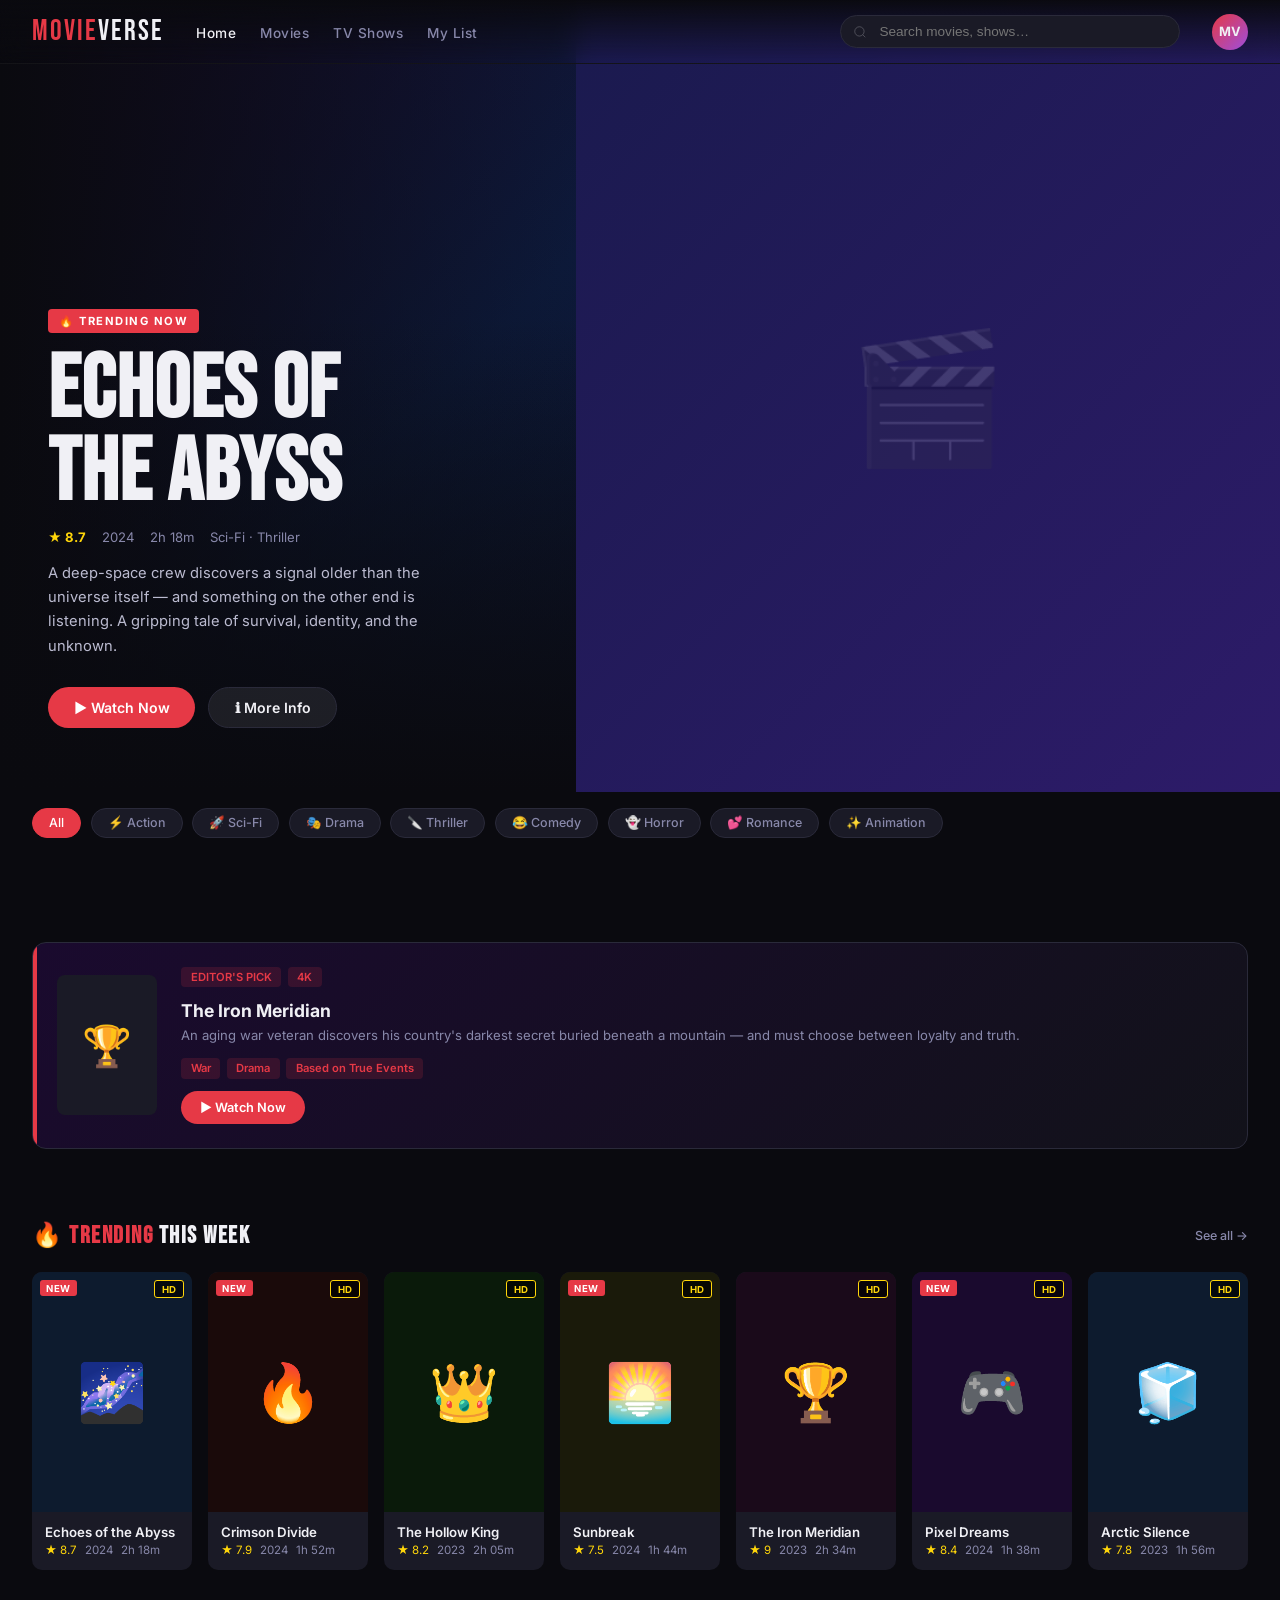
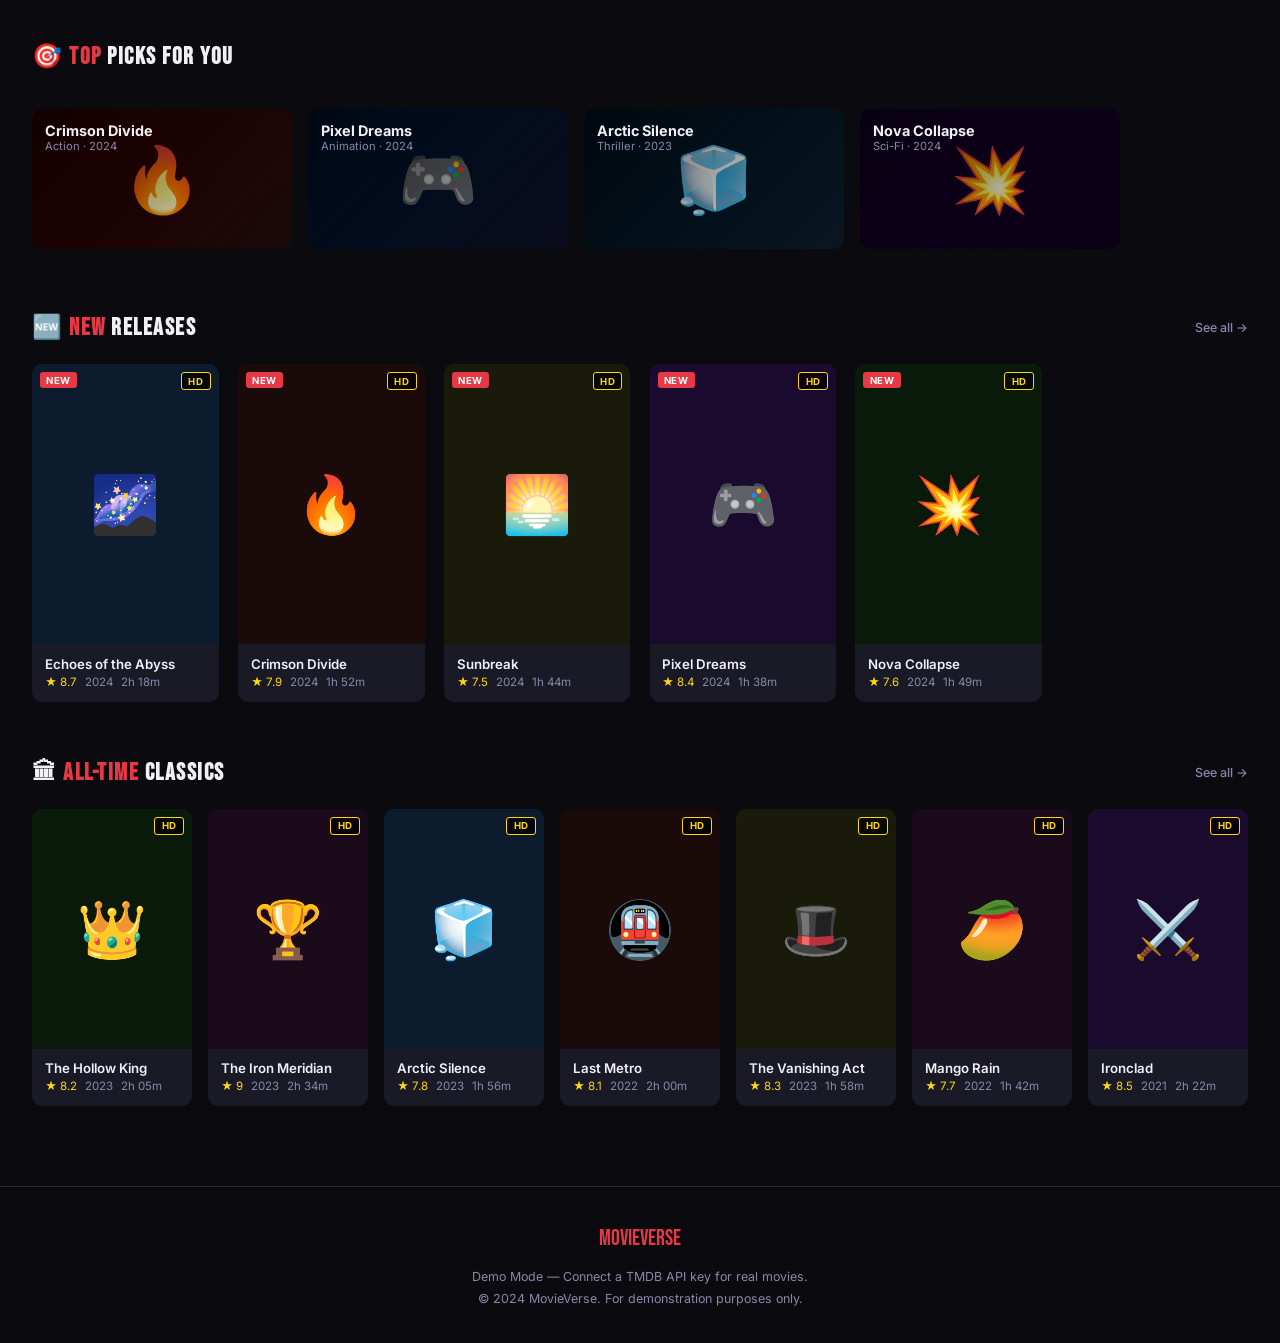
==== index.html @ 5a575cb7 "Add files via upload" ====
<!DOCTYPE html>
<html lang="en">
<head>
  <meta charset="UTF-8">
  <meta name="viewport" content="width=device-width, initial-scale=1.0">
  <title>MovieVerse – Watch Anything</title>
  <link rel="stylesheet" href="css/style.css">
  <link rel="preconnect" href="https://fonts.googleapis.com">
  <link href="https://fonts.googleapis.com/css2?family=Bebas+Neue&family=Inter:wght@300;400;500;600;700&display=swap" rel="stylesheet">
</head>
<body>

  <!-- ══ NAVIGATION ══ -->
  <nav id="navbar">
    <a class="logo" href="#">Movie<span>Verse</span></a>
    <ul class="nav-links">
      <li><a href="#" class="active">Home</a></li>
      <li><a href="#">Movies</a></li>
      <li><a href="#">TV Shows</a></li>
      <li><a href="#">My List</a></li>
    </ul>
    <div class="search-bar">
      <svg width="14" height="14" fill="none" viewBox="0 0 24 24" stroke="currentColor">
        <circle cx="11" cy="11" r="8"/><path d="m21 21-4.35-4.35"/>
      </svg>
      <input type="text" placeholder="Search movies, shows…" id="searchInput">
    </div>
    <div class="nav-avatar">MV</div>
  </nav>

  <!-- ══ HERO ══ -->
  <div class="hero">
    <div class="hero-bg"></div>
    <div class="hero-poster">
      <div class="hero-poster-placeholder">🎬</div>
    </div>
    <div class="hero-content">
      <div class="hero-badge">🔥 Trending Now</div>
      <h1>Echoes of<br>the Abyss</h1>
      <div class="hero-meta">
        <span class="hero-rating">★ 8.7</span>
        <span>2024</span>
        <span>2h 18m</span>
        <span>Sci-Fi · Thriller</span>
      </div>
      <p class="hero-desc">
        A deep-space crew discovers a signal older than the universe itself —
        and something on the other end is listening. A gripping tale of survival,
        identity, and the unknown.
      </p>
      <div class="hero-actions">
        <button class="btn btn-primary" onclick="openModal(movies[0])">▶ Watch Now</button>
        <button class="btn btn-secondary" onclick="openModal(movies[0])">ℹ More Info</button>
      </div>
    </div>
  </div>

  <!-- ══ GENRE PILLS ══ -->
  <div class="genre-pills">
    <span class="pill active" onclick="filterGenre('All', this)">All</span>
    <span class="pill" onclick="filterGenre('Action', this)">⚡ Action</span>
    <span class="pill" onclick="filterGenre('Sci-Fi', this)">🚀 Sci-Fi</span>
    <span class="pill" onclick="filterGenre('Drama', this)">🎭 Drama</span>
    <span class="pill" onclick="filterGenre('Thriller', this)">🔪 Thriller</span>
    <span class="pill" onclick="filterGenre('Comedy', this)">😂 Comedy</span>
    <span class="pill" onclick="filterGenre('Horror', this)">👻 Horror</span>
    <span class="pill" onclick="filterGenre('Romance', this)">💕 Romance</span>
    <span class="pill" onclick="filterGenre('Animation', this)">✨ Animation</span>
  </div>

  <main>

    <!-- ══ FEATURED BANNER ══ -->
    <div class="featured-banner">
      <div class="featured-thumb">🏆</div>
      <div class="featured-info">
        <div class="tag-list">
          <span class="tag">EDITOR'S PICK</span>
          <span class="tag">4K</span>
        </div>
        <h3>The Iron Meridian</h3>
        <p>An aging war veteran discovers his country's darkest secret buried beneath a mountain — and must choose between loyalty and truth.</p>
        <div class="tag-list">
          <span class="tag">War</span>
          <span class="tag">Drama</span>
          <span class="tag">Based on True Events</span>
        </div>
        <button class="btn btn-primary btn-sm" onclick="openModal(movies[4])">▶ Watch Now</button>
      </div>
    </div>

    <!-- ══ TRENDING ══ -->
    <section>
      <div class="section-header">
        <h2 class="section-title">🔥 <span>Trending</span> This Week</h2>
        <a href="#" class="see-all">See all →</a>
      </div>
      <div class="movie-row" id="trendingRow"></div>
    </section>

    <!-- ══ TOP PICKS STRIP ══ -->
    <section>
      <div class="section-header">
        <h2 class="section-title">🎯 <span>Top</span> Picks For You</h2>
      </div>
    </section>
    <div class="top-strip" id="topStrip"></div>

    <!-- ══ NEW RELEASES ══ -->
    <section>
      <div class="section-header">
        <h2 class="section-title">🆕 <span>New</span> Releases</h2>
        <a href="#" class="see-all">See all →</a>
      </div>
      <div class="movie-grid" id="newGrid"></div>
    </section>

    <!-- ══ CLASSICS ══ -->
    <section>
      <div class="section-header">
        <h2 class="section-title">🏛 <span>All-Time</span> Classics</h2>
        <a href="#" class="see-all">See all →</a>
      </div>
      <div class="movie-row" id="classicsRow"></div>
    </section>

  </main>

  <!-- ══ MODAL ══ -->
  <div class="modal-overlay" id="modalOverlay" onclick="handleOverlayClick(event)">
    <div class="modal" id="modal">
      <button class="modal-close" onclick="closeModal()">✕</button>

      <!-- Video Player -->
      <div class="modal-video" id="modalVideo">
        <div class="modal-video-bg" id="modalEmoji">🎬</div>
        <div class="modal-video-fade"></div>
        <div class="video-player-mock">
          <div class="progress-bar" onclick="scrubProgress(event)">
            <div class="progress-fill" id="progressFill"></div>
          </div>
          <div class="player-controls">
            <button class="ctrl-btn" onclick="togglePlay()" id="playBtn" title="Play/Pause">▶</button>
            <button class="ctrl-btn" title="Skip back">⏮</button>
            <button class="ctrl-btn" title="Skip forward">⏭</button>
            <span class="time-display" id="timeDisplay">0:00 / 2:18:00</span>
            <div class="volume-slider">
              <div class="volume-fill"></div>
            </div>
            <div class="ctrl-right">
              <button class="ctrl-btn" title="Subtitles">CC</button>
              <button class="ctrl-btn" title="Settings">⚙</button>
              <button class="ctrl-btn" title="Fullscreen">⛶</button>
            </div>
          </div>
        </div>
      </div>

      <!-- Movie Details -->
      <div class="modal-body">
        <h2 class="modal-title" id="modalTitle">—</h2>
        <div class="modal-meta" id="modalMeta"></div>
        <p class="modal-desc" id="modalDesc">—</p>
        <div class="modal-cast">
          <h4>Cast</h4>
          <div class="cast-list" id="castList"></div>
        </div>
        <div class="related-section">
          <h4>More Like This</h4>
          <div class="related-row" id="relatedRow"></div>
        </div>
      </div>
    </div>
  </div>

  <!-- ══ FOOTER ══ -->
  <footer>
    <div class="footer-logo">MovieVerse</div>
    <p>Demo Mode — Connect a TMDB API key for real movies.</p>
    <p>© 2024 MovieVerse. For demonstration purposes only.</p>
  </footer>

  <script src="js/data.js"></script>
  <script src="js/app.js"></script>
</body>
</html>
---- css/style.css ----
/* ══════════════════════════════════════
   MovieVerse — style.css
   ══════════════════════════════════════ */

/* ── RESET & VARIABLES ── */
*, *::before, *::after {
  box-sizing: border-box;
  margin: 0;
  padding: 0;
}

:root {
  --bg:       #0a0a0f;
  --surface:  #12121a;
  --card:     #1a1a26;
  --border:   #2a2a3a;
  --accent:   #e63946;
  --accent2:  #ff6b6b;
  --gold:     #ffd60a;
  --text:     #f0f0f5;
  --muted:    #8888aa;
  --radius:   10px;
}

html { scroll-behavior: smooth; }

body {
  background: var(--bg);
  color: var(--text);
  font-family: 'Inter', sans-serif;
  min-height: 100vh;
  overflow-x: hidden;
}

/* ══════════════════════════════════════
   NAVIGATION
   ══════════════════════════════════════ */
nav {
  position: fixed;
  top: 0; left: 0; right: 0;
  z-index: 1000;
  display: flex;
  align-items: center;
  gap: 2rem;
  padding: 0 2rem;
  height: 64px;
  background: linear-gradient(180deg, rgba(10,10,15,0.98) 0%, transparent 100%);
  backdrop-filter: blur(12px);
  border-bottom: 1px solid rgba(255,255,255,0.04);
}

.logo {
  font-family: 'Bebas Neue', cursive;
  font-size: 1.8rem;
  letter-spacing: 2px;
  color: var(--accent);
  text-decoration: none;
  flex-shrink: 0;
}
.logo span { color: var(--text); }

.nav-links {
  display: flex;
  gap: 1.5rem;
  list-style: none;
}
.nav-links a {
  color: var(--muted);
  text-decoration: none;
  font-size: .85rem;
  font-weight: 500;
  letter-spacing: .5px;
  transition: color .2s;
}
.nav-links a:hover,
.nav-links a.active { color: var(--text); }

.search-bar {
  flex: 1;
  max-width: 340px;
  margin-left: auto;
  position: relative;
}
.search-bar input {
  width: 100%;
  background: var(--card);
  border: 1px solid var(--border);
  border-radius: 50px;
  padding: .5rem 1rem .5rem 2.4rem;
  color: var(--text);
  font-size: .85rem;
  outline: none;
  transition: border-color .2s;
}
.search-bar input:focus { border-color: var(--accent); }
.search-bar svg {
  position: absolute;
  left: .8rem;
  top: 50%;
  transform: translateY(-50%);
  opacity: .4;
}

.nav-avatar {
  width: 36px;
  height: 36px;
  border-radius: 50%;
  background: linear-gradient(135deg, var(--accent), #9d4edd);
  display: flex;
  align-items: center;
  justify-content: center;
  font-weight: 700;
  font-size: .8rem;
  cursor: pointer;
  flex-shrink: 0;
}

/* ══════════════════════════════════════
   HERO
   ══════════════════════════════════════ */
.hero {
  position: relative;
  height: 88vh;
  min-height: 560px;
  display: flex;
  align-items: flex-end;
  padding: 0 3rem 4rem;
  overflow: hidden;
}

.hero-bg {
  position: absolute;
  inset: 0;
  background: linear-gradient(135deg, #1a0a2e 0%, #0d1b3e 40%, #0a0a0f 100%);
}
.hero-bg::after {
  content: '';
  position: absolute;
  inset: 0;
  background:
    linear-gradient(to top,  var(--bg) 0%, transparent 60%),
    linear-gradient(to right, var(--bg) 0%, transparent 50%);
}

.hero-poster {
  position: absolute;
  right: 0; top: 0; bottom: 0;
  width: 55%;
  background: linear-gradient(135deg, #1a1a4e, #2d1b69);
  display: flex;
  align-items: center;
  justify-content: center;
  overflow: hidden;
}
.hero-poster-placeholder {
  font-size: 8rem;
  opacity: .15;
}

.hero-content {
  position: relative;
  z-index: 2;
  max-width: 540px;
}

.hero-badge {
  display: inline-flex;
  align-items: center;
  gap: .4rem;
  background: var(--accent);
  color: #fff;
  font-size: .7rem;
  font-weight: 700;
  letter-spacing: 1.5px;
  text-transform: uppercase;
  padding: .3rem .7rem;
  border-radius: 4px;
  margin-bottom: 1rem;
}

.hero h1 {
  font-family: 'Bebas Neue', cursive;
  font-size: clamp(3rem, 7vw, 5.5rem);
  line-height: .95;
  letter-spacing: 1px;
  margin-bottom: .8rem;
}

.hero-meta {
  display: flex;
  align-items: center;
  gap: 1rem;
  font-size: .82rem;
  color: var(--muted);
  margin-bottom: 1rem;
}
.hero-rating { color: var(--gold); font-weight: 700; }

.hero-desc {
  font-size: .92rem;
  line-height: 1.65;
  color: #bbbbd0;
  margin-bottom: 1.8rem;
  max-width: 420px;
}

.hero-actions {
  display: flex;
  gap: .8rem;
  flex-wrap: wrap;
}

/* ══════════════════════════════════════
   BUTTONS
   ══════════════════════════════════════ */
.btn {
  display: inline-flex;
  align-items: center;
  gap: .5rem;
  padding: .7rem 1.6rem;
  border-radius: 50px;
  font-size: .88rem;
  font-weight: 600;
  border: none;
  cursor: pointer;
  transition: all .2s;
  text-decoration: none;
  font-family: 'Inter', sans-serif;
}
.btn-primary {
  background: var(--accent);
  color: #fff;
}
.btn-primary:hover {
  background: var(--accent2);
  transform: translateY(-1px);
}
.btn-secondary {
  background: rgba(255,255,255,0.08);
  color: var(--text);
  border: 1px solid var(--border);
}
.btn-secondary:hover { background: rgba(255,255,255,0.14); }
.btn-sm { padding: .55rem 1.2rem; font-size: .8rem; }

/* ══════════════════════════════════════
   GENRE PILLS
   ══════════════════════════════════════ */
.genre-pills {
  display: flex;
  gap: .6rem;
  flex-wrap: wrap;
  padding: 1rem 2rem 1.5rem;
}

.pill {
  padding: .4rem 1rem;
  border-radius: 50px;
  font-size: .78rem;
  font-weight: 500;
  border: 1px solid var(--border);
  background: var(--card);
  color: var(--muted);
  cursor: pointer;
  transition: all .2s;
  font-family: 'Inter', sans-serif;
}
.pill:hover,
.pill.active {
  background: var(--accent);
  border-color: var(--accent);
  color: #fff;
}

/* ══════════════════════════════════════
   MAIN / SECTIONS
   ══════════════════════════════════════ */
main { padding-top: 80px; }

section { padding: 2.5rem 2rem 1rem; }

.section-header {
  display: flex;
  align-items: center;
  justify-content: space-between;
  margin-bottom: 1.4rem;
}
.section-title {
  font-family: 'Bebas Neue', cursive;
  font-size: 1.5rem;
  letter-spacing: 1.5px;
}
.section-title span { color: var(--accent); }

.see-all {
  font-size: .78rem;
  color: var(--muted);
  text-decoration: none;
  font-weight: 500;
  transition: color .2s;
}
.see-all:hover { color: var(--accent); }

/* ══════════════════════════════════════
   FEATURED BANNER
   ══════════════════════════════════════ */
.featured-banner {
  display: flex;
  gap: 1.5rem;
  align-items: center;
  background: linear-gradient(135deg, #1a0a2e, #12121a);
  border: 1px solid var(--border);
  border-radius: 14px;
  padding: 1.5rem;
  margin: 0 2rem 2rem;
  overflow: hidden;
  position: relative;
}
.featured-banner::before {
  content: '';
  position: absolute;
  left: 0; top: 0; bottom: 0;
  width: 4px;
  background: var(--accent);
}

.featured-thumb {
  width: 100px;
  height: 140px;
  border-radius: 8px;
  background: var(--card);
  flex-shrink: 0;
  display: flex;
  align-items: center;
  justify-content: center;
  font-size: 2.5rem;
}

.featured-info { flex: 1; }
.featured-info h3 {
  font-size: 1.1rem;
  font-weight: 700;
  margin-bottom: .3rem;
}
.featured-info p {
  font-size: .82rem;
  color: var(--muted);
  line-height: 1.5;
  margin-bottom: .8rem;
}

.tag-list {
  display: flex;
  gap: .4rem;
  flex-wrap: wrap;
  margin-bottom: .8rem;
}
.tag {
  padding: .2rem .6rem;
  border-radius: 4px;
  background: rgba(230,57,70,.15);
  color: var(--accent);
  font-size: .7rem;
  font-weight: 600;
}

/* ══════════════════════════════════════
   MOVIE CARDS
   ══════════════════════════════════════ */
.movie-grid {
  display: grid;
  grid-template-columns: repeat(auto-fill, minmax(160px, 1fr));
  gap: 1.2rem;
}

.movie-row {
  display: flex;
  gap: 1rem;
  overflow-x: auto;
  padding-bottom: 1rem;
  scrollbar-width: thin;
  scrollbar-color: var(--border) transparent;
}
.movie-row .movie-card { flex: 0 0 160px; }

.movie-card {
  position: relative;
  border-radius: var(--radius);
  overflow: hidden;
  cursor: pointer;
  background: var(--card);
  transition: transform .25s, box-shadow .25s;
}
.movie-card:hover {
  transform: translateY(-5px) scale(1.02);
  box-shadow: 0 16px 40px rgba(230,57,70,.25);
}

.movie-poster {
  aspect-ratio: 2/3;
  width: 100%;
  display: flex;
  align-items: center;
  justify-content: center;
  font-size: 3.5rem;
  position: relative;
  overflow: hidden;
}

.card-overlay {
  position: absolute;
  inset: 0;
  background: rgba(0,0,0,.6);
  display: flex;
  align-items: center;
  justify-content: center;
  opacity: 0;
  transition: opacity .2s;
}
.movie-card:hover .card-overlay { opacity: 1; }

.play-btn {
  width: 48px;
  height: 48px;
  border-radius: 50%;
  background: var(--accent);
  display: flex;
  align-items: center;
  justify-content: center;
  color: #fff;
  font-size: 1.1rem;
}

.movie-info { padding: .7rem .8rem .8rem; }
.movie-title {
  font-size: .83rem;
  font-weight: 600;
  white-space: nowrap;
  overflow: hidden;
  text-overflow: ellipsis;
  margin-bottom: .2rem;
}
.movie-sub {
  font-size: .72rem;
  color: var(--muted);
  display: flex;
  gap: .5rem;
}
.movie-sub .star { color: var(--gold); }

.badge-new {
  position: absolute;
  top: .5rem; left: .5rem;
  background: var(--accent);
  color: #fff;
  font-size: .6rem;
  font-weight: 700;
  padding: .15rem .4rem;
  border-radius: 3px;
  letter-spacing: .5px;
}
.badge-hd {
  position: absolute;
  top: .5rem; right: .5rem;
  background: rgba(0,0,0,.7);
  color: var(--gold);
  font-size: .6rem;
  font-weight: 700;
  padding: .15rem .4rem;
  border-radius: 3px;
  letter-spacing: .5px;
  border: 1px solid var(--gold);
}

/* ══════════════════════════════════════
   TOP PICKS STRIP
   ══════════════════════════════════════ */
.top-strip {
  display: flex;
  gap: 1rem;
  overflow-x: auto;
  padding: 0 2rem 1.5rem;
  scrollbar-width: none;
}
.top-strip::-webkit-scrollbar { display: none; }

.top-item {
  flex: 0 0 260px;
  height: 140px;
  border-radius: 10px;
  position: relative;
  overflow: hidden;
  cursor: pointer;
  transition: transform .2s;
}
.top-item:hover { transform: scale(1.03); }

.top-item-bg {
  position: absolute;
  inset: 0;
  display: flex;
  align-items: center;
  justify-content: center;
  font-size: 4rem;
}
.top-item-overlay {
  position: absolute;
  inset: 0;
  background: linear-gradient(135deg, rgba(0,0,0,.7) 0%, transparent 100%);
  padding: .8rem;
}
.top-item-overlay h3 { font-size: .9rem; font-weight: 700; }
.top-item-overlay p  { font-size: .7rem; color: var(--muted); }

/* ══════════════════════════════════════
   MODAL
   ══════════════════════════════════════ */
.modal-overlay {
  position: fixed;
  inset: 0;
  z-index: 2000;
  background: rgba(0,0,0,.88);
  backdrop-filter: blur(8px);
  display: flex;
  align-items: center;
  justify-content: center;
  padding: 1rem;
  opacity: 0;
  pointer-events: none;
  transition: opacity .3s;
}
.modal-overlay.open {
  opacity: 1;
  pointer-events: all;
}

.modal {
  background: var(--surface);
  border-radius: 16px;
  width: 100%;
  max-width: 860px;
  max-height: 92vh;
  overflow-y: auto;
  position: relative;
  border: 1px solid var(--border);
  transform: scale(.95);
  transition: transform .3s;
}
.modal-overlay.open .modal { transform: scale(1); }

.modal-close {
  position: absolute;
  top: 1rem; right: 1rem;
  z-index: 10;
  background: rgba(0,0,0,.6);
  border: none;
  color: var(--text);
  width: 36px; height: 36px;
  border-radius: 50%;
  font-size: 1.2rem;
  cursor: pointer;
  display: flex;
  align-items: center;
  justify-content: center;
}

/* Video area */
.modal-video {
  width: 100%;
  aspect-ratio: 16/9;
  background: #000;
  border-radius: 16px 16px 0 0;
  display: flex;
  align-items: center;
  justify-content: center;
  font-size: 5rem;
  position: relative;
  overflow: hidden;
}
.modal-video-bg {
  position: absolute;
  inset: 0;
  display: flex;
  align-items: center;
  justify-content: center;
  font-size: 6rem;
  opacity: .08;
}
.modal-video-fade {
  position: absolute;
  inset: 0;
  background: linear-gradient(transparent, rgba(0,0,0,.8));
}

/* Player controls */
.video-player-mock {
  position: absolute;
  bottom: 0; left: 0; right: 0;
  background: linear-gradient(transparent, rgba(0,0,0,.9));
  padding: 1rem 1.2rem .8rem;
}
.progress-bar {
  height: 4px;
  background: rgba(255,255,255,.2);
  border-radius: 2px;
  margin-bottom: .6rem;
  cursor: pointer;
}
.progress-fill {
  height: 100%;
  width: 3%;
  background: var(--accent);
  border-radius: 2px;
  position: relative;
  transition: width .1s linear;
}
.progress-fill::after {
  content: '';
  position: absolute;
  right: -5px; top: -4px;
  width: 12px; height: 12px;
  border-radius: 50%;
  background: var(--accent);
}

.player-controls {
  display: flex;
  align-items: center;
  gap: 1rem;
}
.ctrl-btn {
  background: none;
  border: none;
  color: var(--text);
  cursor: pointer;
  font-size: 1rem;
  opacity: .8;
  transition: opacity .2s;
  display: flex;
  align-items: center;
  font-family: 'Inter', sans-serif;
}
.ctrl-btn:hover { opacity: 1; }

.time-display {
  font-size: .75rem;
  color: var(--muted);
}
.volume-slider {
  width: 70px; height: 4px;
  background: rgba(255,255,255,.2);
  border-radius: 2px;
  cursor: pointer;
}
.volume-fill {
  height: 100%;
  width: 70%;
  background: #fff;
  border-radius: 2px;
}
.ctrl-right {
  margin-left: auto;
  display: flex;
  gap: .8rem;
}

/* Modal body */
.modal-body { padding: 1.5rem; }
.modal-title {
  font-family: 'Bebas Neue', cursive;
  font-size: 2rem;
  letter-spacing: 1px;
}
.modal-meta {
  display: flex;
  gap: 1rem;
  align-items: center;
  flex-wrap: wrap;
  font-size: .82rem;
  color: var(--muted);
  margin: .5rem 0 1rem;
}
.modal-meta .rating { color: var(--gold); font-weight: 700; }
.modal-desc {
  font-size: .9rem;
  line-height: 1.7;
  color: #bbbbd0;
  margin-bottom: 1.2rem;
}

.modal-cast h4 {
  font-size: .78rem;
  color: var(--muted);
  text-transform: uppercase;
  letter-spacing: 1px;
  margin-bottom: .6rem;
}
.cast-list {
  display: flex;
  gap: .6rem;
  flex-wrap: wrap;
}
.cast-chip {
  background: var(--card);
  border: 1px solid var(--border);
  border-radius: 50px;
  padding: .3rem .8rem;
  font-size: .75rem;
}

.related-section { margin-top: 1.5rem; }
.related-section h4 {
  font-size: .78rem;
  color: var(--muted);
  text-transform: uppercase;
  letter-spacing: 1px;
  margin-bottom: .8rem;
}
.related-row {
  display: flex;
  gap: .8rem;
  overflow-x: auto;
  padding-bottom: .5rem;
}
.related-card {
  flex: 0 0 120px;
  border-radius: 8px;
  overflow: hidden;
  background: var(--card);
  cursor: pointer;
  transition: opacity .2s;
}
.related-card:hover { opacity: .8; }
.related-thumb {
  aspect-ratio: 2/3;
  display: flex;
  align-items: center;
  justify-content: center;
  font-size: 2.5rem;
}
.related-card p {
  font-size: .7rem;
  padding: .4rem .5rem;
  font-weight: 500;
}

/* ══════════════════════════════════════
   FOOTER
   ══════════════════════════════════════ */
footer {
  margin-top: 3rem;
  padding: 2rem;
  border-top: 1px solid var(--border);
  text-align: center;
  color: var(--muted);
  font-size: .78rem;
  line-height: 1.8;
}
.footer-logo {
  font-family: 'Bebas Neue', cursive;
  font-size: 1.4rem;
  color: var(--accent);
  margin-bottom: .4rem;
}

/* ══════════════════════════════════════
   RESPONSIVE
   ══════════════════════════════════════ */
@media (max-width: 768px) {
  .nav-links { display: none; }

  .hero {
    height: auto;
    min-height: 70vh;
    padding: 0 1.2rem 2.5rem;
  }
  .hero-poster { width: 100%; opacity: .3; }

  section { padding: 2rem 1rem 1rem; }
  .genre-pills { padding: .5rem 1rem 1rem; }
  .featured-banner { margin: 0 1rem 1.5rem; flex-direction: column; }
  .featured-thumb { width: 80px; height: 110px; }
  .top-strip { padding: 0 1rem 1rem; }

  .movie-grid {
    grid-template-columns: repeat(auto-fill, minmax(130px, 1fr));
  }

  .modal { border-radius: 12px; }
  .modal-title { font-size: 1.5rem; }
  .player-controls { gap: .5rem; }
  .time-display { display: none; }
}

@media (max-width: 480px) {
  .hero h1 { font-size: 2.8rem; }
  .search-bar { max-width: 150px; }
  .movie-grid {
    grid-template-columns: repeat(2, 1fr);
  }
}
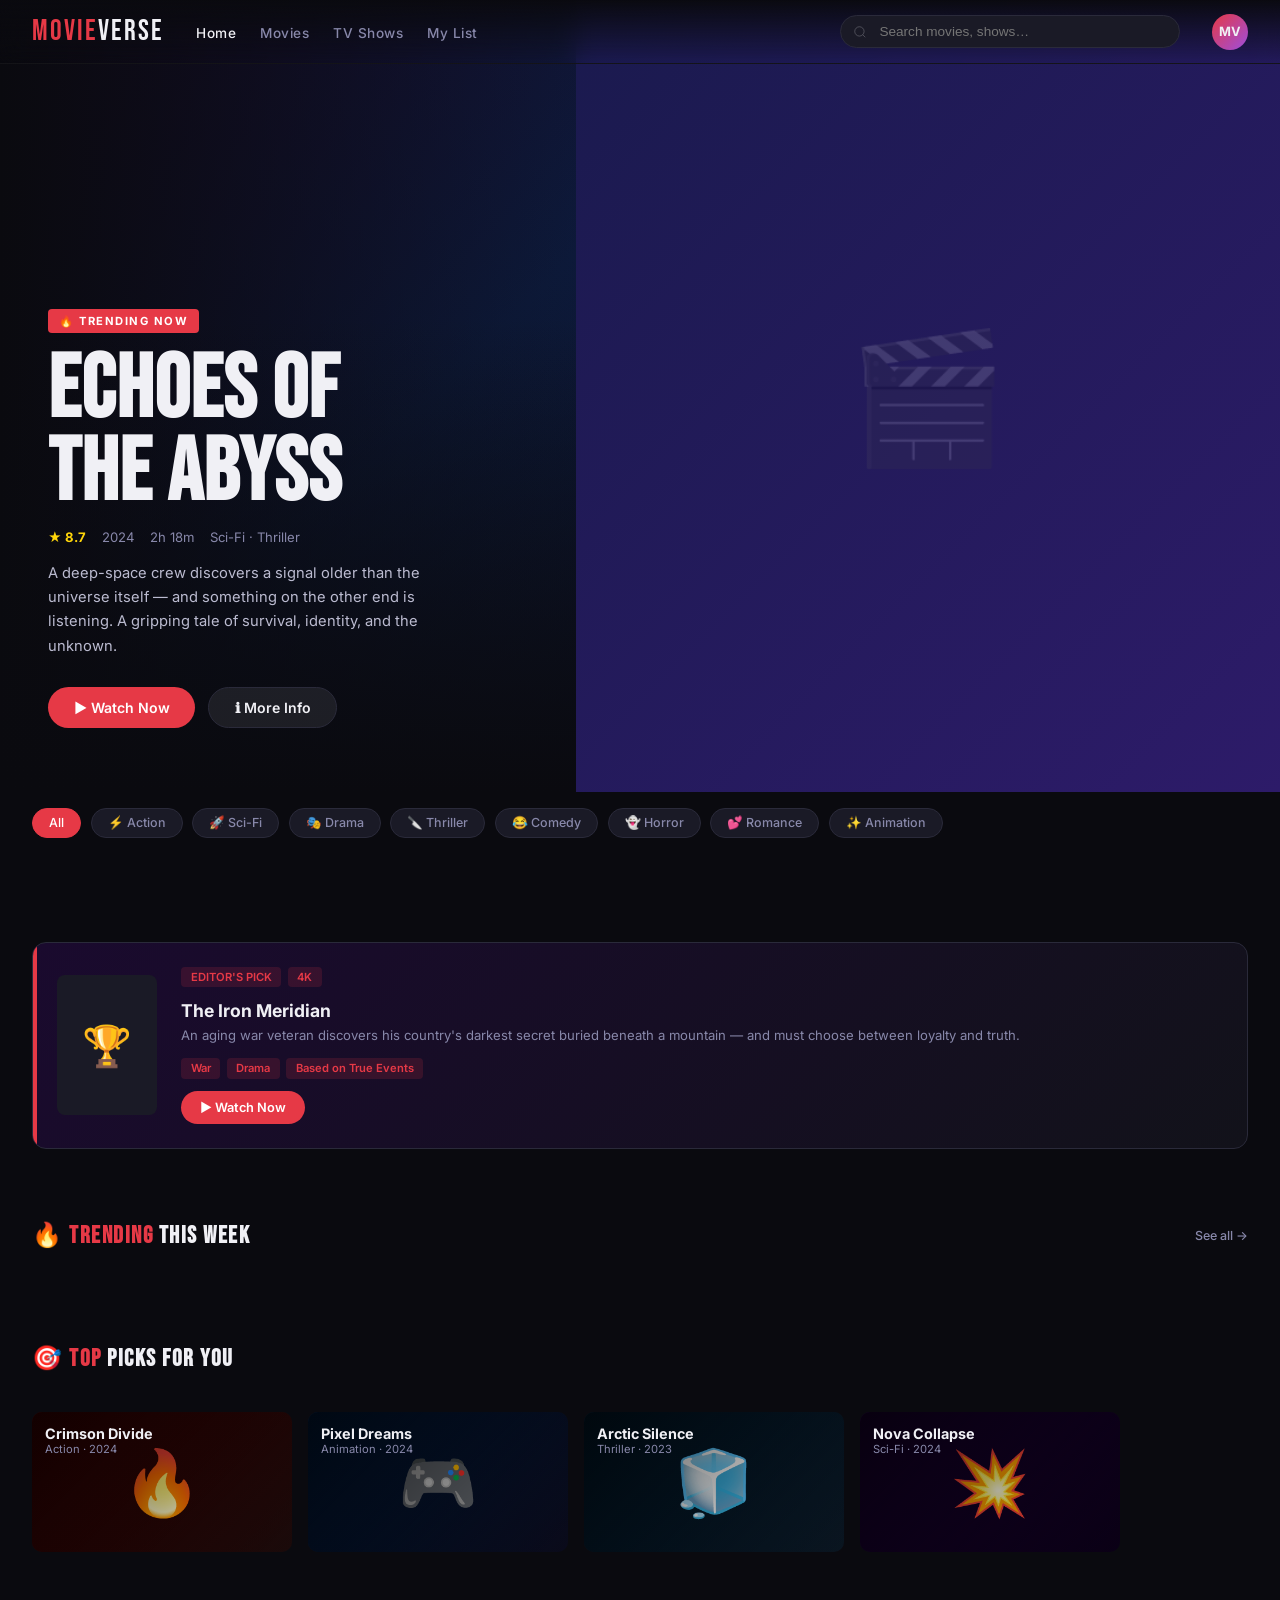
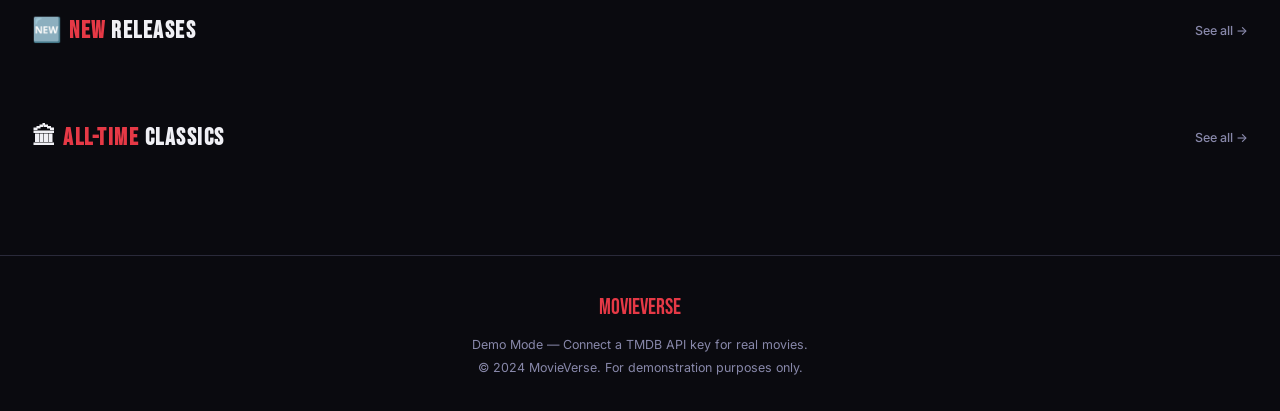
==== commit 76740714: "fix: reorder scripts so movies load correctly - Move app.js before data.js in script order - Ensures" ====
--- a/index.html
+++ b/index.html
@@ -180,7 +180,8 @@
     <p>© 2024 MovieVerse. For demonstration purposes only.</p>
   </footer>
 
+  <!-- Scripts loaded in correct order: app.js first, then data.js -->
+  <script src="js/app.js"></script>
   <script src="js/data.js"></script>
-  <script src="js/app.js"></script>
 </body>
 </html>
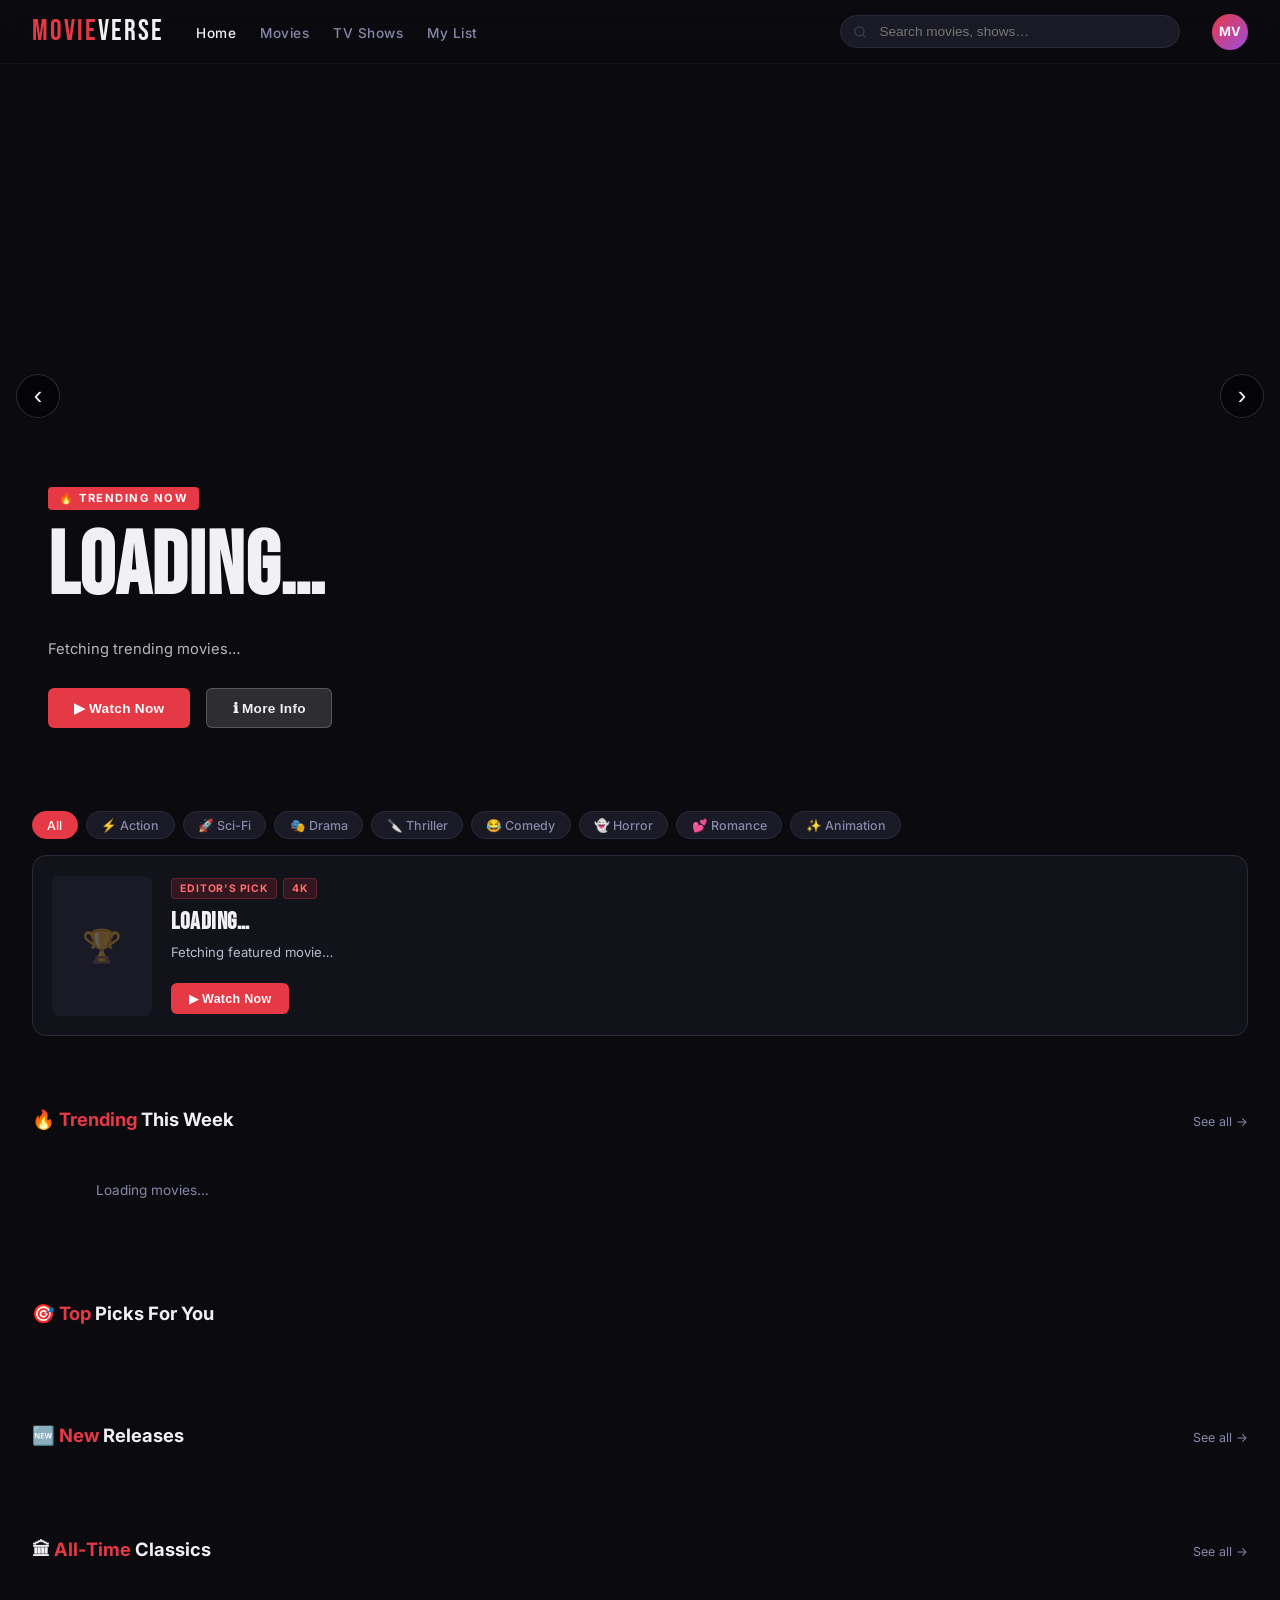
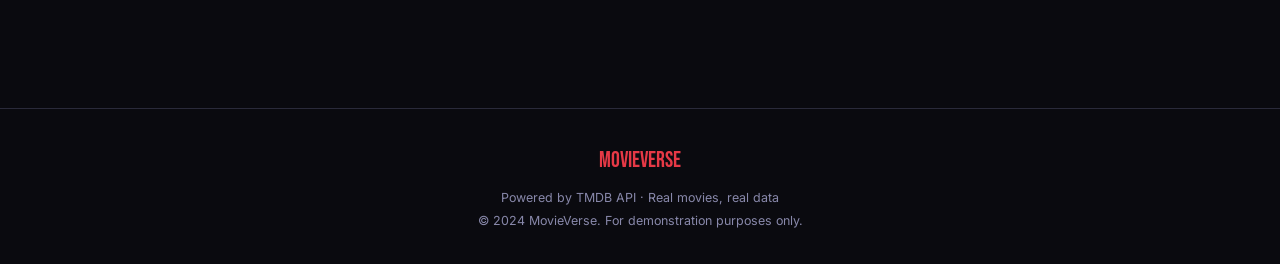
==== commit 510ecfa2: "Replace the old project with a new version" ====
--- a/index.html
+++ b/index.html
@@ -8,16 +8,16 @@
   <link rel="preconnect" href="https://fonts.googleapis.com">
   <link href="https://fonts.googleapis.com/css2?family=Bebas+Neue&family=Inter:wght@300;400;500;600;700&display=swap" rel="stylesheet">
 </head>
-<body>
+<body data-page="home">
 
   <!-- ══ NAVIGATION ══ -->
   <nav id="navbar">
-    <a class="logo" href="#">Movie<span>Verse</span></a>
+    <a class="logo" href="index.html">Movie<span>Verse</span></a>
     <ul class="nav-links">
-      <li><a href="#" class="active">Home</a></li>
-      <li><a href="#">Movies</a></li>
-      <li><a href="#">TV Shows</a></li>
-      <li><a href="#">My List</a></li>
+      <li><a href="index.html" class="active" data-page="home">Home</a></li>
+      <li><a href="pages/movies.html" data-page="movies">Movies</a></li>
+      <li><a href="pages/tvshows.html" data-page="tvshows">TV Shows</a></li>
+      <li><a href="pages/mylist.html" data-page="mylist">My List</a></li>
     </ul>
     <div class="search-bar">
       <svg width="14" height="14" fill="none" viewBox="0 0 24 24" stroke="currentColor">
@@ -28,38 +28,40 @@
     <div class="nav-avatar">MV</div>
   </nav>
 
-  <!-- ══ HERO ══ -->
-  <div class="hero">
-    <div class="hero-bg"></div>
-    <div class="hero-poster">
-      <div class="hero-poster-placeholder">🎬</div>
-    </div>
-    <div class="hero-content">
-      <div class="hero-badge">🔥 Trending Now</div>
-      <h1>Echoes of<br>the Abyss</h1>
-      <div class="hero-meta">
-        <span class="hero-rating">★ 8.7</span>
-        <span>2024</span>
-        <span>2h 18m</span>
-        <span>Sci-Fi · Thriller</span>
-      </div>
-      <p class="hero-desc">
-        A deep-space crew discovers a signal older than the universe itself —
-        and something on the other end is listening. A gripping tale of survival,
-        identity, and the unknown.
-      </p>
+  <!-- ══ HERO SLIDESHOW ══ -->
+  <div class="hero" id="hero">
+    <!-- Slides injected by JS -->
+    <div class="hero-slides" id="heroSlides"></div>
+
+    <!-- Gradient overlays -->
+    <div class="hero-overlay-left"></div>
+    <div class="hero-overlay-bottom"></div>
+
+    <!-- Content panel (updated per slide) -->
+    <div class="hero-content" id="heroContent">
+      <div class="hero-badge" id="heroBadge">🔥 Trending Now</div>
+      <h1 id="heroTitle">Loading…</h1>
+      <div class="hero-meta" id="heroMeta"></div>
+      <p class="hero-desc" id="heroDesc">Fetching trending movies…</p>
       <div class="hero-actions">
-        <button class="btn btn-primary" onclick="openModal(movies[0])">▶ Watch Now</button>
-        <button class="btn btn-secondary" onclick="openModal(movies[0])">ℹ More Info</button>
+        <button class="btn btn-primary" id="heroWatchBtn">▶ Watch Now</button>
+        <button class="btn btn-secondary" id="heroInfoBtn">ℹ More Info</button>
       </div>
     </div>
+
+    <!-- Dot indicators -->
+    <div class="hero-dots" id="heroDots"></div>
+
+    <!-- Slide arrows -->
+    <button class="hero-arrow hero-arrow-prev" id="heroPrev" aria-label="Previous">&#8249;</button>
+    <button class="hero-arrow hero-arrow-next" id="heroNext" aria-label="Next">&#8250;</button>
   </div>
 
   <!-- ══ GENRE PILLS ══ -->
   <div class="genre-pills">
     <span class="pill active" onclick="filterGenre('All', this)">All</span>
     <span class="pill" onclick="filterGenre('Action', this)">⚡ Action</span>
-    <span class="pill" onclick="filterGenre('Sci-Fi', this)">🚀 Sci-Fi</span>
+    <span class="pill" onclick="filterGenre('Science Fiction', this)">🚀 Sci-Fi</span>
     <span class="pill" onclick="filterGenre('Drama', this)">🎭 Drama</span>
     <span class="pill" onclick="filterGenre('Thriller', this)">🔪 Thriller</span>
     <span class="pill" onclick="filterGenre('Comedy', this)">😂 Comedy</span>
@@ -71,21 +73,19 @@
   <main>
 
     <!-- ══ FEATURED BANNER ══ -->
-    <div class="featured-banner">
-      <div class="featured-thumb">🏆</div>
-      <div class="featured-info">
+    <div class="featured-banner" id="featuredBanner">
+      <div class="featured-thumb" id="featuredThumb">
+        <div class="featured-thumb-loading">🏆</div>
+      </div>
+      <div class="featured-info" id="featuredInfo">
         <div class="tag-list">
           <span class="tag">EDITOR'S PICK</span>
           <span class="tag">4K</span>
         </div>
-        <h3>The Iron Meridian</h3>
-        <p>An aging war veteran discovers his country's darkest secret buried beneath a mountain — and must choose between loyalty and truth.</p>
-        <div class="tag-list">
-          <span class="tag">War</span>
-          <span class="tag">Drama</span>
-          <span class="tag">Based on True Events</span>
-        </div>
-        <button class="btn btn-primary btn-sm" onclick="openModal(movies[4])">▶ Watch Now</button>
+        <h3 id="featuredTitle">Loading…</h3>
+        <p id="featuredDesc">Fetching featured movie…</p>
+        <div class="tag-list" id="featuredTags"></div>
+        <button class="btn btn-primary btn-sm" id="featuredWatchBtn">▶ Watch Now</button>
       </div>
     </div>
 
@@ -93,9 +93,11 @@
     <section>
       <div class="section-header">
         <h2 class="section-title">🔥 <span>Trending</span> This Week</h2>
-        <a href="#" class="see-all">See all →</a>
+        <a href="pages/movies.html" class="see-all">See all →</a>
       </div>
-      <div class="movie-row" id="trendingRow"></div>
+      <div class="movie-row" id="trendingRow">
+        <div class="row-loading">Loading movies…</div>
+      </div>
     </section>
 
     <!-- ══ TOP PICKS STRIP ══ -->
@@ -110,7 +112,7 @@
     <section>
       <div class="section-header">
         <h2 class="section-title">🆕 <span>New</span> Releases</h2>
-        <a href="#" class="see-all">See all →</a>
+        <a href="pages/movies.html?filter=new" class="see-all">See all →</a>
       </div>
       <div class="movie-grid" id="newGrid"></div>
     </section>
@@ -119,7 +121,7 @@
     <section>
       <div class="section-header">
         <h2 class="section-title">🏛 <span>All-Time</span> Classics</h2>
-        <a href="#" class="see-all">See all →</a>
+        <a href="pages/movies.html?filter=classics" class="see-all">See all →</a>
       </div>
       <div class="movie-row" id="classicsRow"></div>
     </section>
@@ -131,7 +133,6 @@
     <div class="modal" id="modal">
       <button class="modal-close" onclick="closeModal()">✕</button>
 
-      <!-- Video Player -->
       <div class="modal-video" id="modalVideo">
         <div class="modal-video-bg" id="modalEmoji">🎬</div>
         <div class="modal-video-fade"></div>
@@ -144,19 +145,16 @@
             <button class="ctrl-btn" title="Skip back">⏮</button>
             <button class="ctrl-btn" title="Skip forward">⏭</button>
             <span class="time-display" id="timeDisplay">0:00 / 2:18:00</span>
-            <div class="volume-slider">
-              <div class="volume-fill"></div>
-            </div>
+            <div class="volume-slider"><div class="volume-fill"></div></div>
             <div class="ctrl-right">
               <button class="ctrl-btn" title="Subtitles">CC</button>
               <button class="ctrl-btn" title="Settings">⚙</button>
-              <button class="ctrl-btn" title="Fullscreen">⛶</button>
+              <button class="ctrl-btn" onclick="addToMyList()" id="listBtn" title="Add to My List">♡</button>
             </div>
           </div>
         </div>
       </div>
 
-      <!-- Movie Details -->
       <div class="modal-body">
         <h2 class="modal-title" id="modalTitle">—</h2>
         <div class="modal-meta" id="modalMeta"></div>
@@ -176,11 +174,11 @@
   <!-- ══ FOOTER ══ -->
   <footer>
     <div class="footer-logo">MovieVerse</div>
-    <p>Demo Mode — Connect a TMDB API key for real movies.</p>
+    <p>Powered by TMDB API · Real movies, real data</p>
     <p>© 2024 MovieVerse. For demonstration purposes only.</p>
   </footer>
 
-  <!-- Scripts loaded in correct order: app.js first, then data.js -->
+  <script src="js/mylist.js"></script>
   <script src="js/app.js"></script>
   <script src="js/data.js"></script>
 </body>
--- a/css/style.css
+++ b/css/style.css
@@ -1,25 +1,21 @@
 /* ══════════════════════════════════════
-   MovieVerse — style.css
+   MovieVerse — style.css  (v2)
    ══════════════════════════════════════ */
 
 /* ── RESET & VARIABLES ── */
-*, *::before, *::after {
-  box-sizing: border-box;
-  margin: 0;
-  padding: 0;
-}
+*, *::before, *::after { box-sizing: border-box; margin: 0; padding: 0; }
 
 :root {
-  --bg:       #0a0a0f;
-  --surface:  #12121a;
-  --card:     #1a1a26;
-  --border:   #2a2a3a;
-  --accent:   #e63946;
-  --accent2:  #ff6b6b;
-  --gold:     #ffd60a;
-  --text:     #f0f0f5;
-  --muted:    #8888aa;
-  --radius:   10px;
+  --bg:      #0a0a0f;
+  --surface: #12121a;
+  --card:    #1a1a26;
+  --border:  #2a2a3a;
+  --accent:  #e63946;
+  --accent2: #ff6b6b;
+  --gold:    #ffd60a;
+  --text:    #f0f0f5;
+  --muted:   #8888aa;
+  --radius:  10px;
 }
 
 html { scroll-behavior: smooth; }
@@ -59,11 +55,7 @@
 }
 .logo span { color: var(--text); }
 
-.nav-links {
-  display: flex;
-  gap: 1.5rem;
-  list-style: none;
-}
+.nav-links { display: flex; gap: 1.5rem; list-style: none; }
 .nav-links a {
   color: var(--muted);
   text-decoration: none;
@@ -71,16 +63,30 @@
   font-weight: 500;
   letter-spacing: .5px;
   transition: color .2s;
+  position: relative;
 }
 .nav-links a:hover,
 .nav-links a.active { color: var(--text); }
 
-.search-bar {
-  flex: 1;
-  max-width: 340px;
-  margin-left: auto;
-  position: relative;
-}
+/* My List badge */
+.list-badge {
+  display: inline-flex;
+  align-items: center;
+  justify-content: center;
+  min-width: 16px;
+  height: 16px;
+  background: var(--accent);
+  color: #fff;
+  font-size: .6rem;
+  font-weight: 700;
+  border-radius: 50px;
+  padding: 0 4px;
+  margin-left: 3px;
+  vertical-align: super;
+  line-height: 1;
+}
+
+.search-bar { flex: 1; max-width: 340px; margin-left: auto; position: relative; }
 .search-bar input {
   width: 100%;
   background: var(--card);
@@ -93,30 +99,19 @@
   transition: border-color .2s;
 }
 .search-bar input:focus { border-color: var(--accent); }
-.search-bar svg {
-  position: absolute;
-  left: .8rem;
-  top: 50%;
-  transform: translateY(-50%);
-  opacity: .4;
-}
+.search-bar svg { position: absolute; left: .8rem; top: 50%; transform: translateY(-50%); opacity: .4; }
 
 .nav-avatar {
-  width: 36px;
-  height: 36px;
+  width: 36px; height: 36px;
   border-radius: 50%;
   background: linear-gradient(135deg, var(--accent), #9d4edd);
-  display: flex;
-  align-items: center;
-  justify-content: center;
-  font-weight: 700;
-  font-size: .8rem;
-  cursor: pointer;
-  flex-shrink: 0;
-}
-
-/* ══════════════════════════════════════
-   HERO
+  display: flex; align-items: center; justify-content: center;
+  font-weight: 700; font-size: .8rem;
+  cursor: pointer; flex-shrink: 0;
+}
+
+/* ══════════════════════════════════════
+   HERO  — SLIDESHOW
    ══════════════════════════════════════ */
 .hero {
   position: relative;
@@ -126,35 +121,41 @@
   align-items: flex-end;
   padding: 0 3rem 4rem;
   overflow: hidden;
-}
-
-.hero-bg {
+  margin-top: 0; /* nav is fixed */
+}
+
+/* Slide container */
+.hero-slides {
   position: absolute;
   inset: 0;
-  background: linear-gradient(135deg, #1a0a2e 0%, #0d1b3e 40%, #0a0a0f 100%);
-}
-.hero-bg::after {
-  content: '';
+}
+
+.hero-slide {
   position: absolute;
   inset: 0;
-  background:
-    linear-gradient(to top,  var(--bg) 0%, transparent 60%),
-    linear-gradient(to right, var(--bg) 0%, transparent 50%);
-}
-
-.hero-poster {
+  background-size: cover;
+  background-position: center top;
+  opacity: 0;
+  transition: opacity 1s ease;
+  /* Fallback gradient if no backdrop */
+  background-color: #0d1b3e;
+}
+.hero-slide.active { opacity: 1; }
+
+/* Gradient overlays */
+.hero-overlay-left {
   position: absolute;
-  right: 0; top: 0; bottom: 0;
-  width: 55%;
-  background: linear-gradient(135deg, #1a1a4e, #2d1b69);
-  display: flex;
-  align-items: center;
-  justify-content: center;
-  overflow: hidden;
-}
-.hero-poster-placeholder {
-  font-size: 8rem;
-  opacity: .15;
+  inset: 0;
+  background: linear-gradient(to right, rgba(10,10,15,1) 0%, rgba(10,10,15,.6) 40%, transparent 70%);
+  z-index: 1;
+  pointer-events: none;
+}
+.hero-overlay-bottom {
+  position: absolute;
+  inset: 0;
+  background: linear-gradient(to top, rgba(10,10,15,1) 0%, rgba(10,10,15,.3) 40%, transparent 70%);
+  z-index: 1;
+  pointer-events: none;
 }
 
 .hero-content {
@@ -184,6 +185,7 @@
   line-height: .95;
   letter-spacing: 1px;
   margin-bottom: .8rem;
+  transition: opacity .4s;
 }
 
 .hero-meta {
@@ -193,22 +195,60 @@
   font-size: .82rem;
   color: var(--muted);
   margin-bottom: 1rem;
+  flex-wrap: wrap;
 }
 .hero-rating { color: var(--gold); font-weight: 700; }
 
 .hero-desc {
   font-size: .92rem;
-  line-height: 1.65;
-  color: #bbbbd0;
-  margin-bottom: 1.8rem;
+  color: rgba(240,240,245,.75);
+  line-height: 1.6;
   max-width: 420px;
-}
-
-.hero-actions {
-  display: flex;
-  gap: .8rem;
-  flex-wrap: wrap;
-}
+  margin-bottom: 1.6rem;
+}
+
+.hero-actions { display: flex; gap: 1rem; flex-wrap: wrap; }
+
+/* Dots */
+.hero-dots {
+  position: absolute;
+  bottom: 1.5rem;
+  left: 50%;
+  transform: translateX(-50%);
+  display: flex;
+  gap: .5rem;
+  z-index: 3;
+}
+.hero-dot {
+  width: 8px; height: 8px;
+  border-radius: 50%;
+  background: rgba(255,255,255,.3);
+  border: none; cursor: pointer;
+  transition: background .3s, width .3s;
+  padding: 0;
+}
+.hero-dot.active { background: var(--accent); width: 24px; border-radius: 4px; }
+
+/* Arrows */
+.hero-arrow {
+  position: absolute;
+  top: 50%;
+  transform: translateY(-50%);
+  z-index: 3;
+  background: rgba(0,0,0,.5);
+  border: 1px solid rgba(255,255,255,.15);
+  color: var(--text);
+  width: 44px; height: 44px;
+  border-radius: 50%;
+  font-size: 1.6rem;
+  cursor: pointer;
+  display: flex; align-items: center; justify-content: center;
+  transition: background .2s;
+  line-height: 1;
+}
+.hero-arrow:hover { background: rgba(230,57,70,.7); }
+.hero-arrow-prev { left: 1rem; }
+.hero-arrow-next { right: 1rem; }
 
 /* ══════════════════════════════════════
    BUTTONS
@@ -218,77 +258,70 @@
   align-items: center;
   gap: .5rem;
   padding: .7rem 1.6rem;
-  border-radius: 50px;
-  font-size: .88rem;
+  border-radius: 6px;
+  font-size: .85rem;
   font-weight: 600;
+  letter-spacing: .3px;
+  cursor: pointer;
   border: none;
-  cursor: pointer;
-  transition: all .2s;
+  transition: transform .15s, opacity .15s;
   text-decoration: none;
-  font-family: 'Inter', sans-serif;
-}
-.btn-primary {
-  background: var(--accent);
-  color: #fff;
-}
-.btn-primary:hover {
-  background: var(--accent2);
-  transform: translateY(-1px);
-}
-.btn-secondary {
-  background: rgba(255,255,255,0.08);
-  color: var(--text);
-  border: 1px solid var(--border);
-}
-.btn-secondary:hover { background: rgba(255,255,255,0.14); }
-.btn-sm { padding: .55rem 1.2rem; font-size: .8rem; }
+}
+.btn:hover { transform: translateY(-1px); opacity: .92; }
+.btn:active { transform: none; }
+
+.btn-primary  { background: var(--accent); color: #fff; }
+.btn-secondary { background: rgba(255,255,255,.15); color: var(--text); border: 1px solid rgba(255,255,255,.2); }
+.btn-sm { padding: .5rem 1.1rem; font-size: .78rem; }
 
 /* ══════════════════════════════════════
    GENRE PILLS
    ══════════════════════════════════════ */
 .genre-pills {
   display: flex;
-  gap: .6rem;
-  flex-wrap: wrap;
-  padding: 1rem 2rem 1.5rem;
-}
+  gap: .5rem;
+  padding: 1.2rem 2rem 1rem;
+  overflow-x: auto;
+  scrollbar-width: none;
+  flex-wrap: nowrap;
+}
+.genre-pills::-webkit-scrollbar { display: none; }
 
 .pill {
-  padding: .4rem 1rem;
+  flex-shrink: 0;
+  padding: .35rem .9rem;
   border-radius: 50px;
   font-size: .78rem;
   font-weight: 500;
+  cursor: pointer;
+  background: var(--card);
   border: 1px solid var(--border);
-  background: var(--card);
   color: var(--muted);
-  cursor: pointer;
   transition: all .2s;
-  font-family: 'Inter', sans-serif;
-}
-.pill:hover,
-.pill.active {
-  background: var(--accent);
-  border-color: var(--accent);
-  color: #fff;
-}
-
-/* ══════════════════════════════════════
-   MAIN / SECTIONS
-   ══════════════════════════════════════ */
-main { padding-top: 80px; }
-
-section { padding: 2.5rem 2rem 1rem; }
+  white-space: nowrap;
+}
+.pill:hover { border-color: var(--accent); color: var(--text); }
+.pill.active { background: var(--accent); border-color: var(--accent); color: #fff; }
+
+/* ══════════════════════════════════════
+   MAIN SECTIONS
+   ══════════════════════════════════════ */
+main { padding-bottom: 3rem; }
+
+section {
+  padding: 2.5rem 2rem 1rem;
+}
 
 .section-header {
   display: flex;
-  align-items: center;
+  align-items: baseline;
   justify-content: space-between;
-  margin-bottom: 1.4rem;
-}
+  margin-bottom: 1.2rem;
+}
+
 .section-title {
-  font-family: 'Bebas Neue', cursive;
-  font-size: 1.5rem;
-  letter-spacing: 1.5px;
+  font-size: 1.15rem;
+  font-weight: 700;
 }
 .section-title span { color: var(--accent); }
 
@@ -296,7 +329,6 @@
   font-size: .78rem;
   color: var(--muted);
   text-decoration: none;
-  font-weight: 500;
   transition: color .2s;
 }
 .see-all:hover { color: var(--accent); }
@@ -306,105 +338,113 @@
    ══════════════════════════════════════ */
 .featured-banner {
   display: flex;
-  gap: 1.5rem;
-  align-items: center;
-  background: linear-gradient(135deg, #1a0a2e, #12121a);
+  gap: 1.2rem;
+  align-items: center;
+  background: var(--surface);
   border: 1px solid var(--border);
   border-radius: 14px;
-  padding: 1.5rem;
   margin: 0 2rem 2rem;
+  padding: 1.2rem;
   overflow: hidden;
-  position: relative;
-}
-.featured-banner::before {
-  content: '';
-  position: absolute;
-  left: 0; top: 0; bottom: 0;
-  width: 4px;
-  background: var(--accent);
-}
+  transition: border-color .2s;
+}
+.featured-banner:hover { border-color: rgba(230,57,70,.4); }
 
 .featured-thumb {
+  flex-shrink: 0;
   width: 100px;
   height: 140px;
   border-radius: 8px;
   background: var(--card);
-  flex-shrink: 0;
   display: flex;
   align-items: center;
   justify-content: center;
   font-size: 2.5rem;
-}
+  overflow: hidden;
+}
+.featured-thumb-loading { font-size: 2rem; opacity: .3; }
 
 .featured-info { flex: 1; }
 .featured-info h3 {
-  font-size: 1.1rem;
-  font-weight: 700;
-  margin-bottom: .3rem;
+  font-family: 'Bebas Neue', cursive;
+  font-size: 1.5rem;
+  letter-spacing: .5px;
+  margin: .5rem 0 .4rem;
 }
 .featured-info p {
   font-size: .82rem;
-  color: var(--muted);
-  line-height: 1.5;
-  margin-bottom: .8rem;
-}
-
-.tag-list {
-  display: flex;
-  gap: .4rem;
-  flex-wrap: wrap;
-  margin-bottom: .8rem;
-}
+  color: #bbbbd0;
+  line-height: 1.6;
+  margin-bottom: .7rem;
+}
+
+.tag-list { display: flex; gap: .4rem; flex-wrap: wrap; margin-bottom: .5rem; }
 .tag {
-  padding: .2rem .6rem;
+  background: rgba(230,57,70,.15);
+  border: 1px solid rgba(230,57,70,.3);
+  color: var(--accent2);
+  font-size: .65rem;
+  font-weight: 700;
+  letter-spacing: .8px;
+  text-transform: uppercase;
+  padding: .2rem .5rem;
   border-radius: 4px;
-  background: rgba(230,57,70,.15);
-  color: var(--accent);
-  font-size: .7rem;
-  font-weight: 600;
-}
-
-/* ══════════════════════════════════════
-   MOVIE CARDS
-   ══════════════════════════════════════ */
+}
+
+/* ══════════════════════════════════════
+   MOVIE ROWS & GRIDS
+   ══════════════════════════════════════ */
+.movie-row {
+  display: flex;
+  gap: .8rem;
+  overflow-x: auto;
+  padding: 0 2rem 1rem;
+  scrollbar-width: none;
+}
+.movie-row::-webkit-scrollbar { display: none; }
+
 .movie-grid {
   display: grid;
+  grid-template-columns: repeat(auto-fill, minmax(150px, 1fr));
+  gap: .9rem;
+  padding: 0 2rem 1rem;
+}
+
+.wide-grid {
   grid-template-columns: repeat(auto-fill, minmax(160px, 1fr));
-  gap: 1.2rem;
-}
-
-.movie-row {
-  display: flex;
-  gap: 1rem;
-  overflow-x: auto;
-  padding-bottom: 1rem;
-  scrollbar-width: thin;
-  scrollbar-color: var(--border) transparent;
-}
-.movie-row .movie-card { flex: 0 0 160px; }
-
+}
+
+.row-loading {
+  padding: 2rem;
+  color: var(--muted);
+  font-size: .85rem;
+}
+
+/* ══════════════════════════════════════
+   MOVIE CARD
+   ══════════════════════════════════════ */
 .movie-card {
-  position: relative;
+  flex: 0 0 150px;
   border-radius: var(--radius);
   overflow: hidden;
+  background: var(--card);
   cursor: pointer;
-  background: var(--card);
-  transition: transform .25s, box-shadow .25s;
+  transition: transform .2s, box-shadow .2s;
 }
 .movie-card:hover {
-  transform: translateY(-5px) scale(1.02);
-  box-shadow: 0 16px 40px rgba(230,57,70,.25);
+  transform: translateY(-4px) scale(1.02);
+  box-shadow: 0 12px 32px rgba(0,0,0,.5);
 }
 
 .movie-poster {
   aspect-ratio: 2/3;
-  width: 100%;
   display: flex;
   align-items: center;
   justify-content: center;
   font-size: 3.5rem;
   position: relative;
   overflow: hidden;
+  background-color: var(--card);
 }
 
 .card-overlay {
@@ -420,15 +460,11 @@
 .movie-card:hover .card-overlay { opacity: 1; }
 
 .play-btn {
-  width: 48px;
-  height: 48px;
+  width: 48px; height: 48px;
   border-radius: 50%;
   background: var(--accent);
-  display: flex;
-  align-items: center;
-  justify-content: center;
-  color: #fff;
-  font-size: 1.1rem;
+  display: flex; align-items: center; justify-content: center;
+  color: #fff; font-size: 1.1rem;
 }
 
 .movie-info { padding: .7rem .8rem .8rem; }
@@ -440,37 +476,42 @@
   text-overflow: ellipsis;
   margin-bottom: .2rem;
 }
-.movie-sub {
-  font-size: .72rem;
-  color: var(--muted);
-  display: flex;
-  gap: .5rem;
-}
+.movie-sub { font-size: .72rem; color: var(--muted); display: flex; gap: .5rem; }
 .movie-sub .star { color: var(--gold); }
 
 .badge-new {
+  position: absolute; top: .5rem; left: .5rem;
+  background: var(--accent); color: #fff;
+  font-size: .6rem; font-weight: 700;
+  padding: .15rem .4rem; border-radius: 3px; letter-spacing: .5px;
+}
+.badge-hd {
+  position: absolute; top: .5rem; right: .5rem;
+  background: rgba(0,0,0,.7); color: var(--gold);
+  font-size: .6rem; font-weight: 700;
+  padding: .15rem .4rem; border-radius: 3px; letter-spacing: .5px;
+  border: 1px solid var(--gold);
+}
+
+/* Remove from list button (My List page) */
+.remove-from-list {
   position: absolute;
-  top: .5rem; left: .5rem;
-  background: var(--accent);
-  color: #fff;
-  font-size: .6rem;
-  font-weight: 700;
-  padding: .15rem .4rem;
-  border-radius: 3px;
-  letter-spacing: .5px;
-}
-.badge-hd {
-  position: absolute;
-  top: .5rem; right: .5rem;
+  top: .5rem;
+  left: .5rem;
+  width: 26px; height: 26px;
+  border-radius: 50%;
   background: rgba(0,0,0,.7);
-  color: var(--gold);
-  font-size: .6rem;
-  font-weight: 700;
-  padding: .15rem .4rem;
-  border-radius: 3px;
-  letter-spacing: .5px;
-  border: 1px solid var(--gold);
-}
+  border: 1px solid rgba(255,255,255,.2);
+  color: var(--text);
+  font-size: .8rem;
+  cursor: pointer;
+  display: flex; align-items: center; justify-content: center;
+  opacity: 0;
+  transition: opacity .2s, background .2s;
+  z-index: 2;
+}
+.movie-card:hover .remove-from-list { opacity: 1; }
+.remove-from-list:hover { background: var(--accent); border-color: var(--accent); }
 
 /* ══════════════════════════════════════
    TOP PICKS STRIP
@@ -486,61 +527,150 @@
 
 .top-item {
   flex: 0 0 260px;
-  height: 140px;
+  height: 145px;
   border-radius: 10px;
   position: relative;
   overflow: hidden;
   cursor: pointer;
   transition: transform .2s;
+  background-color: var(--card);
 }
 .top-item:hover { transform: scale(1.03); }
 
 .top-item-bg {
-  position: absolute;
-  inset: 0;
-  display: flex;
+  position: absolute; inset: 0;
+  display: flex; align-items: center; justify-content: center;
+  font-size: 4rem;
+}
+.top-item-overlay {
+  position: absolute; inset: 0;
+  background: linear-gradient(135deg, rgba(0,0,0,.75) 0%, rgba(0,0,0,.2) 100%);
+  padding: .9rem;
+  display: flex; flex-direction: column; justify-content: flex-end;
+}
+.top-item-overlay h3 { font-size: .9rem; font-weight: 700; }
+.top-item-overlay p  { font-size: .7rem; color: var(--muted); margin-top: .2rem; }
+
+/* ══════════════════════════════════════
+   PAGE HEADERS (Movies / TV / My List)
+   ══════════════════════════════════════ */
+.page-header {
+  padding: 96px 2rem 1.5rem;
+}
+.page-title {
+  font-family: 'Bebas Neue', cursive;
+  font-size: clamp(2.2rem, 5vw, 3.5rem);
+  letter-spacing: 1px;
+}
+.page-title span { color: var(--accent); }
+.page-sub { color: var(--muted); font-size: .85rem; margin-top: .3rem; }
+
+/* Filter bar (Movies / TV) */
+.filter-bar {
+  display: flex;
+  align-items: center;
+  gap: 1rem;
+  padding: 0 2rem 1rem;
+}
+
+.sort-select {
+  flex-shrink: 0;
+  background: var(--card);
+  border: 1px solid var(--border);
+  border-radius: 8px;
+  color: var(--text);
+  padding: .4rem .8rem;
+  font-size: .8rem;
+  cursor: pointer;
+  outline: none;
+}
+.sort-select:focus { border-color: var(--accent); }
+
+/* Loading state */
+.page-loading {
+  display: flex;
+  flex-direction: column;
   align-items: center;
   justify-content: center;
-  font-size: 4rem;
-}
-.top-item-overlay {
-  position: absolute;
-  inset: 0;
-  background: linear-gradient(135deg, rgba(0,0,0,.7) 0%, transparent 100%);
-  padding: .8rem;
-}
-.top-item-overlay h3 { font-size: .9rem; font-weight: 700; }
-.top-item-overlay p  { font-size: .7rem; color: var(--muted); }
+  gap: 1rem;
+  padding: 4rem;
+  color: var(--muted);
+  font-size: .88rem;
+}
+
+.spinner {
+  width: 36px; height: 36px;
+  border: 3px solid var(--border);
+  border-top-color: var(--accent);
+  border-radius: 50%;
+  animation: spin .8s linear infinite;
+}
+@keyframes spin { to { transform: rotate(360deg); } }
+
+/* Load more */
+.load-more-wrap {
+  display: flex;
+  justify-content: center;
+  padding: 2rem;
+}
+
+/* Empty state (My List) */
+.empty-state {
+  display: flex;
+  flex-direction: column;
+  align-items: center;
+  justify-content: center;
+  padding: 5rem 2rem;
+  text-align: center;
+  gap: .8rem;
+}
+.empty-icon { font-size: 4rem; opacity: .3; }
+.empty-state h2 { font-size: 1.4rem; font-weight: 700; }
+.empty-state p  { color: var(--muted); font-size: .88rem; }
+
+/* ══════════════════════════════════════
+   TOAST
+   ══════════════════════════════════════ */
+.toast {
+  position: fixed;
+  bottom: 2rem;
+  left: 50%;
+  transform: translateX(-50%) translateY(1rem);
+  background: var(--surface);
+  border: 1px solid var(--border);
+  border-radius: 50px;
+  padding: .6rem 1.4rem;
+  font-size: .82rem;
+  font-weight: 500;
+  color: var(--text);
+  z-index: 9999;
+  opacity: 0;
+  transition: opacity .25s, transform .25s;
+  white-space: nowrap;
+  pointer-events: none;
+  box-shadow: 0 8px 24px rgba(0,0,0,.5);
+}
+.toast.show { opacity: 1; transform: translateX(-50%) translateY(0); }
 
 /* ══════════════════════════════════════
    MODAL
    ══════════════════════════════════════ */
 .modal-overlay {
-  position: fixed;
-  inset: 0;
-  z-index: 2000;
+  position: fixed; inset: 0; z-index: 2000;
   background: rgba(0,0,0,.88);
   backdrop-filter: blur(8px);
-  display: flex;
-  align-items: center;
-  justify-content: center;
+  display: flex; align-items: center; justify-content: center;
   padding: 1rem;
-  opacity: 0;
-  pointer-events: none;
+  opacity: 0; pointer-events: none;
   transition: opacity .3s;
 }
-.modal-overlay.open {
-  opacity: 1;
-  pointer-events: all;
-}
+.modal-overlay.open { opacity: 1; pointer-events: all; }
 
 .modal {
   background: var(--surface);
   border-radius: 16px;
-  width: 100%;
-  max-width: 860px;
-  max-height: 92vh;
-  overflow-y: auto;
+  width: 100%; max-width: 860px;
+  max-height: 92vh; overflow-y: auto;
   position: relative;
   border: 1px solid var(--border);
   transform: scale(.95);
@@ -549,219 +679,98 @@
 .modal-overlay.open .modal { transform: scale(1); }
 
 .modal-close {
-  position: absolute;
-  top: 1rem; right: 1rem;
-  z-index: 10;
-  background: rgba(0,0,0,.6);
-  border: none;
-  color: var(--text);
-  width: 36px; height: 36px;
-  border-radius: 50%;
-  font-size: 1.2rem;
-  cursor: pointer;
-  display: flex;
-  align-items: center;
-  justify-content: center;
-}
-
-/* Video area */
+  position: absolute; top: 1rem; right: 1rem; z-index: 10;
+  background: rgba(0,0,0,.6); border: none; color: var(--text);
+  width: 36px; height: 36px; border-radius: 50%; font-size: 1.2rem;
+  cursor: pointer; display: flex; align-items: center; justify-content: center;
+}
+
 .modal-video {
-  width: 100%;
-  aspect-ratio: 16/9;
+  width: 100%; aspect-ratio: 16/9;
   background: #000;
   border-radius: 16px 16px 0 0;
-  display: flex;
-  align-items: center;
-  justify-content: center;
-  font-size: 5rem;
-  position: relative;
-  overflow: hidden;
+  display: flex; align-items: center; justify-content: center;
+  position: relative; overflow: hidden;
+  background-size: cover; background-position: center;
 }
 .modal-video-bg {
-  position: absolute;
-  inset: 0;
-  display: flex;
-  align-items: center;
-  justify-content: center;
-  font-size: 6rem;
-  opacity: .08;
+  position: absolute; inset: 0;
+  display: flex; align-items: center; justify-content: center;
+  font-size: 6rem; opacity: .08;
 }
 .modal-video-fade {
-  position: absolute;
-  inset: 0;
+  position: absolute; inset: 0;
   background: linear-gradient(transparent, rgba(0,0,0,.8));
 }
 
-/* Player controls */
 .video-player-mock {
-  position: absolute;
-  bottom: 0; left: 0; right: 0;
+  position: absolute; bottom: 0; left: 0; right: 0;
   background: linear-gradient(transparent, rgba(0,0,0,.9));
   padding: 1rem 1.2rem .8rem;
 }
 .progress-bar {
-  height: 4px;
-  background: rgba(255,255,255,.2);
-  border-radius: 2px;
-  margin-bottom: .6rem;
-  cursor: pointer;
+  height: 4px; background: rgba(255,255,255,.2);
+  border-radius: 2px; margin-bottom: .6rem; cursor: pointer;
 }
 .progress-fill {
-  height: 100%;
-  width: 3%;
-  background: var(--accent);
-  border-radius: 2px;
-  position: relative;
-  transition: width .1s linear;
+  height: 100%; width: 3%; background: var(--accent);
+  border-radius: 2px; position: relative; transition: width .1s linear;
 }
 .progress-fill::after {
-  content: '';
-  position: absolute;
-  right: -5px; top: -4px;
-  width: 12px; height: 12px;
-  border-radius: 50%;
-  background: var(--accent);
-}
-
-.player-controls {
-  display: flex;
-  align-items: center;
-  gap: 1rem;
-}
+  content: ''; position: absolute; right: -5px; top: -4px;
+  width: 12px; height: 12px; border-radius: 50%; background: var(--accent);
+}
+
+.player-controls { display: flex; align-items: center; gap: 1rem; }
 .ctrl-btn {
-  background: none;
-  border: none;
-  color: var(--text);
-  cursor: pointer;
-  font-size: 1rem;
-  opacity: .8;
-  transition: opacity .2s;
-  display: flex;
-  align-items: center;
-  font-family: 'Inter', sans-serif;
+  background: none; border: none; color: var(--text);
+  cursor: pointer; font-size: 1rem; opacity: .8; transition: opacity .2s;
+  display: flex; align-items: center; font-family: 'Inter', sans-serif;
 }
 .ctrl-btn:hover { opacity: 1; }
 
-.time-display {
-  font-size: .75rem;
-  color: var(--muted);
-}
-.volume-slider {
-  width: 70px; height: 4px;
-  background: rgba(255,255,255,.2);
-  border-radius: 2px;
-  cursor: pointer;
-}
-.volume-fill {
-  height: 100%;
-  width: 70%;
-  background: #fff;
-  border-radius: 2px;
-}
-.ctrl-right {
-  margin-left: auto;
-  display: flex;
-  gap: .8rem;
-}
-
-/* Modal body */
+.time-display { font-size: .75rem; color: var(--muted); }
+.volume-slider { width: 70px; height: 4px; background: rgba(255,255,255,.2); border-radius: 2px; cursor: pointer; }
+.volume-fill { height: 100%; width: 70%; background: #fff; border-radius: 2px; }
+.ctrl-right { margin-left: auto; display: flex; gap: .8rem; }
+
 .modal-body { padding: 1.5rem; }
-.modal-title {
-  font-family: 'Bebas Neue', cursive;
-  font-size: 2rem;
-  letter-spacing: 1px;
-}
+.modal-title { font-family: 'Bebas Neue', cursive; font-size: 2rem; letter-spacing: 1px; }
 .modal-meta {
-  display: flex;
-  gap: 1rem;
-  align-items: center;
-  flex-wrap: wrap;
-  font-size: .82rem;
-  color: var(--muted);
-  margin: .5rem 0 1rem;
+  display: flex; gap: 1rem; align-items: center;
+  flex-wrap: wrap; font-size: .82rem; color: var(--muted); margin: .5rem 0 1rem;
 }
 .modal-meta .rating { color: var(--gold); font-weight: 700; }
-.modal-desc {
-  font-size: .9rem;
-  line-height: 1.7;
-  color: #bbbbd0;
-  margin-bottom: 1.2rem;
-}
-
-.modal-cast h4 {
-  font-size: .78rem;
-  color: var(--muted);
-  text-transform: uppercase;
-  letter-spacing: 1px;
-  margin-bottom: .6rem;
-}
-.cast-list {
-  display: flex;
-  gap: .6rem;
-  flex-wrap: wrap;
-}
+.modal-desc { font-size: .9rem; line-height: 1.7; color: #bbbbd0; margin-bottom: 1.2rem; }
+
+.modal-cast h4, .related-section h4 {
+  font-size: .78rem; color: var(--muted);
+  text-transform: uppercase; letter-spacing: 1px; margin-bottom: .6rem;
+}
+.cast-list { display: flex; gap: .6rem; flex-wrap: wrap; }
 .cast-chip {
-  background: var(--card);
-  border: 1px solid var(--border);
-  border-radius: 50px;
-  padding: .3rem .8rem;
-  font-size: .75rem;
+  background: var(--card); border: 1px solid var(--border);
+  border-radius: 50px; padding: .3rem .8rem; font-size: .75rem;
 }
 
 .related-section { margin-top: 1.5rem; }
-.related-section h4 {
-  font-size: .78rem;
-  color: var(--muted);
-  text-transform: uppercase;
-  letter-spacing: 1px;
-  margin-bottom: .8rem;
-}
-.related-row {
-  display: flex;
-  gap: .8rem;
-  overflow-x: auto;
-  padding-bottom: .5rem;
-}
-.related-card {
-  flex: 0 0 120px;
-  border-radius: 8px;
-  overflow: hidden;
-  background: var(--card);
-  cursor: pointer;
-  transition: opacity .2s;
-}
+.related-section h4 { margin-bottom: .8rem; }
+.related-row { display: flex; gap: .8rem; overflow-x: auto; padding-bottom: .5rem; }
+.related-card { flex: 0 0 120px; border-radius: 8px; overflow: hidden; background: var(--card); cursor: pointer; transition: opacity .2s; }
 .related-card:hover { opacity: .8; }
-.related-thumb {
-  aspect-ratio: 2/3;
-  display: flex;
-  align-items: center;
-  justify-content: center;
-  font-size: 2.5rem;
-}
-.related-card p {
-  font-size: .7rem;
-  padding: .4rem .5rem;
-  font-weight: 500;
-}
+.related-thumb { aspect-ratio: 2/3; display: flex; align-items: center; justify-content: center; font-size: 2.5rem; background-size: cover; background-position: center; }
+.related-card p { font-size: .7rem; padding: .4rem .5rem; font-weight: 500; }
 
 /* ══════════════════════════════════════
    FOOTER
    ══════════════════════════════════════ */
 footer {
-  margin-top: 3rem;
-  padding: 2rem;
+  margin-top: 3rem; padding: 2rem;
   border-top: 1px solid var(--border);
-  text-align: center;
-  color: var(--muted);
-  font-size: .78rem;
-  line-height: 1.8;
-}
-.footer-logo {
-  font-family: 'Bebas Neue', cursive;
-  font-size: 1.4rem;
-  color: var(--accent);
-  margin-bottom: .4rem;
-}
+  text-align: center; color: var(--muted);
+  font-size: .78rem; line-height: 1.8;
+}
+.footer-logo { font-family: 'Bebas Neue', cursive; font-size: 1.4rem; color: var(--accent); margin-bottom: .4rem; }
 
 /* ══════════════════════════════════════
    RESPONSIVE
@@ -769,22 +778,18 @@
 @media (max-width: 768px) {
   .nav-links { display: none; }
 
-  .hero {
-    height: auto;
-    min-height: 70vh;
-    padding: 0 1.2rem 2.5rem;
-  }
-  .hero-poster { width: 100%; opacity: .3; }
+  .hero { height: auto; min-height: 72vh; padding: 0 1.2rem 3.5rem; }
+  .hero-arrow { display: none; }
 
   section { padding: 2rem 1rem 1rem; }
   .genre-pills { padding: .5rem 1rem 1rem; }
   .featured-banner { margin: 0 1rem 1.5rem; flex-direction: column; }
-  .featured-thumb { width: 80px; height: 110px; }
+  .featured-thumb { width: 100%; height: 160px; }
   .top-strip { padding: 0 1rem 1rem; }
-
-  .movie-grid {
-    grid-template-columns: repeat(auto-fill, minmax(130px, 1fr));
-  }
+  .movie-row { padding: 0 1rem 1rem; }
+  .movie-grid, .wide-grid { grid-template-columns: repeat(auto-fill, minmax(130px, 1fr)); padding: 0 1rem 1rem; }
+  .page-header { padding: 80px 1rem 1rem; }
+  .filter-bar { padding: 0 1rem .8rem; flex-wrap: wrap; }
 
   .modal { border-radius: 12px; }
   .modal-title { font-size: 1.5rem; }
@@ -793,9 +798,7 @@
 }
 
 @media (max-width: 480px) {
-  .hero h1 { font-size: 2.8rem; }
-  .search-bar { max-width: 150px; }
-  .movie-grid {
-    grid-template-columns: repeat(2, 1fr);
-  }
-}
+  .hero h1 { font-size: 2.6rem; }
+  .search-bar { max-width: 140px; }
+  .movie-grid, .wide-grid { grid-template-columns: repeat(2, 1fr); }
+}
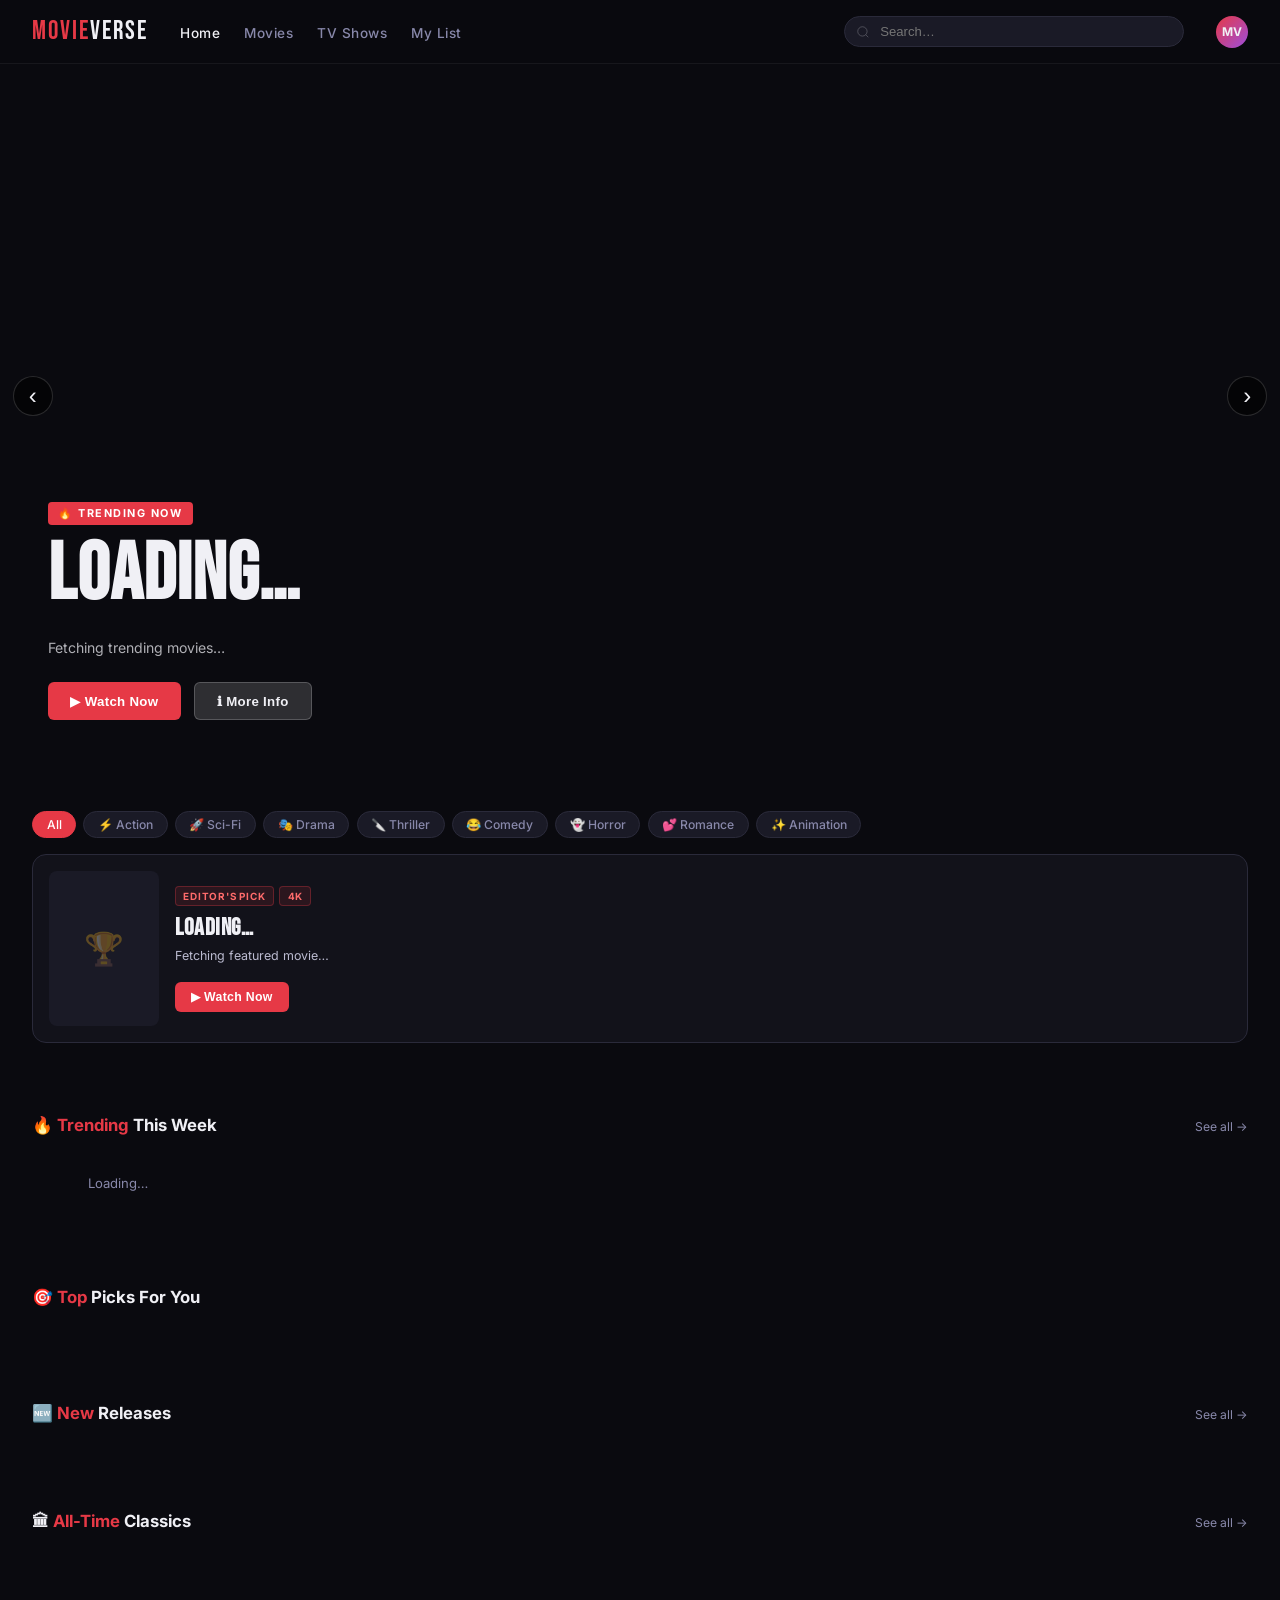
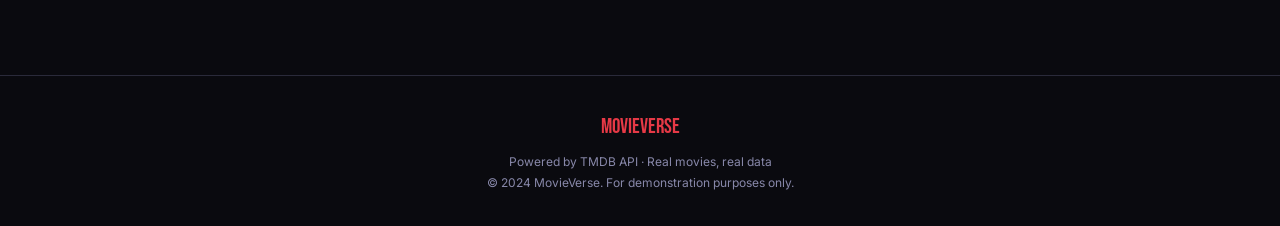
==== commit 433f9d9d: "changeing the progect to version 3" ====
--- a/index.html
+++ b/index.html
@@ -10,36 +10,54 @@
 </head>
 <body data-page="home">
 
-  <!-- ══ NAVIGATION ══ -->
+  <!-- ══ DRAWER OVERLAY ══ -->
+  <div class="drawer-overlay" id="drawerOverlay" onclick="closeDrawer()"></div>
+
+  <!-- ══ SIDE DRAWER ══ -->
+  <nav class="drawer" id="drawer">
+    <div class="drawer-header">
+      <span class="logo">Movie<span>Verse</span></span>
+      <button class="drawer-close" onclick="closeDrawer()">✕</button>
+    </div>
+    <ul class="drawer-links">
+      <li><a href="index.html" class="active">🏠 Home</a></li>
+      <li><a href="pages/movies.html">🎬 Movies</a></li>
+      <li><a href="pages/tvshows.html">📺 TV Shows</a></li>
+      <li><a href="pages/mylist.html">♡ My List <span class="drawer-badge" id="drawerBadge" style="display:none"></span></a></li>
+    </ul>
+    <div class="drawer-footer">
+      <p>Powered by TMDB</p>
+    </div>
+  </nav>
+
+  <!-- ══ TOP NAV ══ -->
   <nav id="navbar">
+    <button class="hamburger" id="hamburger" onclick="openDrawer()" aria-label="Menu">
+      <span></span><span></span><span></span>
+    </button>
     <a class="logo" href="index.html">Movie<span>Verse</span></a>
     <ul class="nav-links">
-      <li><a href="index.html" class="active" data-page="home">Home</a></li>
-      <li><a href="pages/movies.html" data-page="movies">Movies</a></li>
-      <li><a href="pages/tvshows.html" data-page="tvshows">TV Shows</a></li>
-      <li><a href="pages/mylist.html" data-page="mylist">My List</a></li>
+      <li><a href="index.html" class="active">Home</a></li>
+      <li><a href="pages/movies.html">Movies</a></li>
+      <li><a href="pages/tvshows.html">TV Shows</a></li>
+      <li><a href="pages/mylist.html">My List</a></li>
     </ul>
     <div class="search-bar">
       <svg width="14" height="14" fill="none" viewBox="0 0 24 24" stroke="currentColor">
         <circle cx="11" cy="11" r="8"/><path d="m21 21-4.35-4.35"/>
       </svg>
-      <input type="text" placeholder="Search movies, shows…" id="searchInput">
+      <input type="text" placeholder="Search…" id="searchInput">
     </div>
     <div class="nav-avatar">MV</div>
   </nav>
 
   <!-- ══ HERO SLIDESHOW ══ -->
   <div class="hero" id="hero">
-    <!-- Slides injected by JS -->
     <div class="hero-slides" id="heroSlides"></div>
-
-    <!-- Gradient overlays -->
     <div class="hero-overlay-left"></div>
     <div class="hero-overlay-bottom"></div>
-
-    <!-- Content panel (updated per slide) -->
     <div class="hero-content" id="heroContent">
-      <div class="hero-badge" id="heroBadge">🔥 Trending Now</div>
+      <div class="hero-badge">🔥 Trending Now</div>
       <h1 id="heroTitle">Loading…</h1>
       <div class="hero-meta" id="heroMeta"></div>
       <p class="hero-desc" id="heroDesc">Fetching trending movies…</p>
@@ -48,40 +66,30 @@
         <button class="btn btn-secondary" id="heroInfoBtn">ℹ More Info</button>
       </div>
     </div>
-
-    <!-- Dot indicators -->
     <div class="hero-dots" id="heroDots"></div>
-
-    <!-- Slide arrows -->
     <button class="hero-arrow hero-arrow-prev" id="heroPrev" aria-label="Previous">&#8249;</button>
     <button class="hero-arrow hero-arrow-next" id="heroNext" aria-label="Next">&#8250;</button>
   </div>
 
   <!-- ══ GENRE PILLS ══ -->
   <div class="genre-pills">
-    <span class="pill active" onclick="filterGenre('All', this)">All</span>
-    <span class="pill" onclick="filterGenre('Action', this)">⚡ Action</span>
-    <span class="pill" onclick="filterGenre('Science Fiction', this)">🚀 Sci-Fi</span>
-    <span class="pill" onclick="filterGenre('Drama', this)">🎭 Drama</span>
-    <span class="pill" onclick="filterGenre('Thriller', this)">🔪 Thriller</span>
-    <span class="pill" onclick="filterGenre('Comedy', this)">😂 Comedy</span>
-    <span class="pill" onclick="filterGenre('Horror', this)">👻 Horror</span>
-    <span class="pill" onclick="filterGenre('Romance', this)">💕 Romance</span>
-    <span class="pill" onclick="filterGenre('Animation', this)">✨ Animation</span>
+    <span class="pill active" onclick="filterGenre('All',this)">All</span>
+    <span class="pill" onclick="filterGenre('Action',this)">⚡ Action</span>
+    <span class="pill" onclick="filterGenre('Science Fiction',this)">🚀 Sci-Fi</span>
+    <span class="pill" onclick="filterGenre('Drama',this)">🎭 Drama</span>
+    <span class="pill" onclick="filterGenre('Thriller',this)">🔪 Thriller</span>
+    <span class="pill" onclick="filterGenre('Comedy',this)">😂 Comedy</span>
+    <span class="pill" onclick="filterGenre('Horror',this)">👻 Horror</span>
+    <span class="pill" onclick="filterGenre('Romance',this)">💕 Romance</span>
+    <span class="pill" onclick="filterGenre('Animation',this)">✨ Animation</span>
   </div>
 
   <main>
-
     <!-- ══ FEATURED BANNER ══ -->
     <div class="featured-banner" id="featuredBanner">
-      <div class="featured-thumb" id="featuredThumb">
-        <div class="featured-thumb-loading">🏆</div>
-      </div>
-      <div class="featured-info" id="featuredInfo">
-        <div class="tag-list">
-          <span class="tag">EDITOR'S PICK</span>
-          <span class="tag">4K</span>
-        </div>
+      <div class="featured-thumb" id="featuredThumb"><div class="featured-thumb-loading">🏆</div></div>
+      <div class="featured-info">
+        <div class="tag-list"><span class="tag">EDITOR'S PICK</span><span class="tag">4K</span></div>
         <h3 id="featuredTitle">Loading…</h3>
         <p id="featuredDesc">Fetching featured movie…</p>
         <div class="tag-list" id="featuredTags"></div>
@@ -95,12 +103,10 @@
         <h2 class="section-title">🔥 <span>Trending</span> This Week</h2>
         <a href="pages/movies.html" class="see-all">See all →</a>
       </div>
-      <div class="movie-row" id="trendingRow">
-        <div class="row-loading">Loading movies…</div>
-      </div>
-    </section>
-
-    <!-- ══ TOP PICKS STRIP ══ -->
+      <div class="movie-row" id="trendingRow"><div class="row-loading">Loading…</div></div>
+    </section>
+
+    <!-- ══ TOP PICKS ══ -->
     <section>
       <div class="section-header">
         <h2 class="section-title">🎯 <span>Top</span> Picks For You</h2>
@@ -112,7 +118,7 @@
     <section>
       <div class="section-header">
         <h2 class="section-title">🆕 <span>New</span> Releases</h2>
-        <a href="pages/movies.html?filter=new" class="see-all">See all →</a>
+        <a href="pages/movies.html" class="see-all">See all →</a>
       </div>
       <div class="movie-grid" id="newGrid"></div>
     </section>
@@ -121,57 +127,67 @@
     <section>
       <div class="section-header">
         <h2 class="section-title">🏛 <span>All-Time</span> Classics</h2>
-        <a href="pages/movies.html?filter=classics" class="see-all">See all →</a>
+        <a href="pages/movies.html" class="see-all">See all →</a>
       </div>
       <div class="movie-row" id="classicsRow"></div>
     </section>
-
   </main>
 
   <!-- ══ MODAL ══ -->
   <div class="modal-overlay" id="modalOverlay" onclick="handleOverlayClick(event)">
     <div class="modal" id="modal">
       <button class="modal-close" onclick="closeModal()">✕</button>
-
       <div class="modal-video" id="modalVideo">
         <div class="modal-video-bg" id="modalEmoji">🎬</div>
         <div class="modal-video-fade"></div>
+        <!-- Quality Panel -->
+        <div class="quality-panel" id="qualityPanel">
+          <div class="quality-title">Video Quality</div>
+          <button class="quality-opt" data-q="1080p" onclick="setQuality('1080p')">
+            <span class="q-label">1080p</span><span class="q-badge">HD</span>
+          </button>
+          <button class="quality-opt" data-q="720p" onclick="setQuality('720p')">
+            <span class="q-label">720p</span><span class="q-badge">HD</span>
+          </button>
+          <button class="quality-opt" data-q="480p" onclick="setQuality('480p')">
+            <span class="q-label">480p</span><span class="q-badge">SD</span>
+          </button>
+          <button class="quality-opt" data-q="380p" onclick="setQuality('380p')">
+            <span class="q-label">380p</span><span class="q-badge q-low">Low</span>
+          </button>
+          <button class="quality-opt" data-q="Auto" onclick="setQuality('Auto')">
+            <span class="q-label">Auto</span><span class="q-badge q-auto">●</span>
+          </button>
+        </div>
         <div class="video-player-mock">
+          <div class="quality-indicator" id="qualityIndicator">AUTO</div>
           <div class="progress-bar" onclick="scrubProgress(event)">
             <div class="progress-fill" id="progressFill"></div>
           </div>
           <div class="player-controls">
-            <button class="ctrl-btn" onclick="togglePlay()" id="playBtn" title="Play/Pause">▶</button>
-            <button class="ctrl-btn" title="Skip back">⏮</button>
-            <button class="ctrl-btn" title="Skip forward">⏭</button>
+            <button class="ctrl-btn" onclick="togglePlay()" id="playBtn">▶</button>
+            <button class="ctrl-btn">⏮</button>
+            <button class="ctrl-btn">⏭</button>
             <span class="time-display" id="timeDisplay">0:00 / 2:18:00</span>
             <div class="volume-slider"><div class="volume-fill"></div></div>
             <div class="ctrl-right">
               <button class="ctrl-btn" title="Subtitles">CC</button>
-              <button class="ctrl-btn" title="Settings">⚙</button>
-              <button class="ctrl-btn" onclick="addToMyList()" id="listBtn" title="Add to My List">♡</button>
+              <button class="ctrl-btn" onclick="toggleQualityPanel()" title="Quality">⚙</button>
+              <button class="ctrl-btn" onclick="addToMyList()" id="listBtn" title="My List">♡</button>
             </div>
           </div>
         </div>
       </div>
-
       <div class="modal-body">
         <h2 class="modal-title" id="modalTitle">—</h2>
         <div class="modal-meta" id="modalMeta"></div>
         <p class="modal-desc" id="modalDesc">—</p>
-        <div class="modal-cast">
-          <h4>Cast</h4>
-          <div class="cast-list" id="castList"></div>
-        </div>
-        <div class="related-section">
-          <h4>More Like This</h4>
-          <div class="related-row" id="relatedRow"></div>
-        </div>
+        <div class="modal-cast"><h4>Cast</h4><div class="cast-list" id="castList"></div></div>
+        <div class="related-section"><h4>More Like This</h4><div class="related-row" id="relatedRow"></div></div>
       </div>
     </div>
   </div>
 
-  <!-- ══ FOOTER ══ -->
   <footer>
     <div class="footer-logo">MovieVerse</div>
     <p>Powered by TMDB API · Real movies, real data</p>
--- a/css/style.css
+++ b/css/style.css
@@ -1,8 +1,7 @@
 /* ══════════════════════════════════════
-   MovieVerse — style.css  (v2)
-   ══════════════════════════════════════ */
-
-/* ── RESET & VARIABLES ── */
+   MovieVerse — style.css  (v3 mobile-first)
+   ══════════════════════════════════════ */
+
 *, *::before, *::after { box-sizing: border-box; margin: 0; padding: 0; }
 
 :root {
@@ -16,289 +15,267 @@
   --text:    #f0f0f5;
   --muted:   #8888aa;
   --radius:  10px;
+  --nav-h:   58px;
 }
 
 html { scroll-behavior: smooth; }
-
-body {
-  background: var(--bg);
-  color: var(--text);
-  font-family: 'Inter', sans-serif;
-  min-height: 100vh;
-  overflow-x: hidden;
-}
-
-/* ══════════════════════════════════════
-   NAVIGATION
-   ══════════════════════════════════════ */
-nav {
+body { background: var(--bg); color: var(--text); font-family: 'Inter', sans-serif; min-height: 100vh; overflow-x: hidden; }
+
+/* ══════════════════════════════════════
+   DRAWER (slide-in from left)
+   ══════════════════════════════════════ */
+.drawer-overlay {
+  position: fixed; inset: 0; z-index: 1100;
+  background: rgba(0,0,0,0.7);
+  opacity: 0; pointer-events: none;
+  transition: opacity .3s;
+}
+.drawer-overlay.open { opacity: 1; pointer-events: all; }
+
+.drawer {
   position: fixed;
-  top: 0; left: 0; right: 0;
+  top: 0; left: 0; bottom: 0;
+  width: 270px;
+  z-index: 1200;
+  background: var(--surface);
+  border-right: 1px solid var(--border);
+  transform: translateX(-100%);
+  transition: transform .3s cubic-bezier(.4,0,.2,1);
+  display: flex; flex-direction: column;
+}
+.drawer.open { transform: translateX(0); }
+
+.drawer-header {
+  display: flex; align-items: center;
+  justify-content: space-between;
+  padding: 1.2rem 1.2rem 1rem;
+  border-bottom: 1px solid var(--border);
+}
+.drawer-close {
+  background: none; border: none; color: var(--muted);
+  font-size: 1.2rem; cursor: pointer; padding: .2rem .5rem;
+}
+.drawer-close:hover { color: var(--text); }
+
+.drawer-links {
+  list-style: none;
+  padding: 1rem 0;
+  flex: 1;
+}
+.drawer-links li { }
+.drawer-links a {
+  display: flex; align-items: center; gap: .8rem;
+  padding: .85rem 1.4rem;
+  color: var(--muted);
+  text-decoration: none;
+  font-size: .95rem; font-weight: 500;
+  transition: all .2s;
+  border-left: 3px solid transparent;
+}
+.drawer-links a:hover { color: var(--text); background: rgba(255,255,255,.04); }
+.drawer-links a.active { color: var(--text); border-left-color: var(--accent); background: rgba(230,57,70,.08); }
+
+.drawer-badge {
+  display: inline-flex; align-items: center; justify-content: center;
+  min-width: 18px; height: 18px;
+  background: var(--accent); color: #fff;
+  font-size: .65rem; font-weight: 700;
+  border-radius: 50px; padding: 0 5px;
+  margin-left: auto;
+}
+
+.drawer-footer { padding: 1rem 1.4rem; color: var(--muted); font-size: .72rem; border-top: 1px solid var(--border); }
+
+/* ══════════════════════════════════════
+   TOP NAV
+   ══════════════════════════════════════ */
+#navbar {
+  position: fixed; top: 0; left: 0; right: 0;
   z-index: 1000;
-  display: flex;
-  align-items: center;
-  gap: 2rem;
-  padding: 0 2rem;
-  height: 64px;
-  background: linear-gradient(180deg, rgba(10,10,15,0.98) 0%, transparent 100%);
+  display: flex; align-items: center;
+  gap: .8rem;
+  padding: 0 1rem;
+  height: var(--nav-h);
+  background: rgba(10,10,15,0.97);
   backdrop-filter: blur(12px);
-  border-bottom: 1px solid rgba(255,255,255,0.04);
+  border-bottom: 1px solid rgba(255,255,255,0.06);
+}
+
+/* Hamburger — always visible */
+.hamburger {
+  display: flex; flex-direction: column; justify-content: center; gap: 5px;
+  background: none; border: none; cursor: pointer;
+  padding: 6px; flex-shrink: 0;
+  width: 36px; height: 36px;
+}
+.hamburger span {
+  display: block; height: 2px; width: 22px;
+  background: var(--text); border-radius: 2px;
+  transition: all .25s;
 }
 
 .logo {
   font-family: 'Bebas Neue', cursive;
-  font-size: 1.8rem;
-  letter-spacing: 2px;
-  color: var(--accent);
-  text-decoration: none;
-  flex-shrink: 0;
+  font-size: 1.6rem; letter-spacing: 2px;
+  color: var(--accent); text-decoration: none; flex-shrink: 0;
 }
 .logo span { color: var(--text); }
 
-.nav-links { display: flex; gap: 1.5rem; list-style: none; }
+/* Desktop nav links — hidden on mobile */
+.nav-links { display: none; gap: 1.5rem; list-style: none; }
 .nav-links a {
-  color: var(--muted);
-  text-decoration: none;
-  font-size: .85rem;
-  font-weight: 500;
-  letter-spacing: .5px;
-  transition: color .2s;
-  position: relative;
-}
-.nav-links a:hover,
-.nav-links a.active { color: var(--text); }
-
-/* My List badge */
+  color: var(--muted); text-decoration: none;
+  font-size: .85rem; font-weight: 500; letter-spacing: .5px;
+  transition: color .2s; position: relative;
+}
+.nav-links a:hover, .nav-links a.active { color: var(--text); }
+
 .list-badge {
-  display: inline-flex;
-  align-items: center;
-  justify-content: center;
-  min-width: 16px;
-  height: 16px;
-  background: var(--accent);
-  color: #fff;
-  font-size: .6rem;
-  font-weight: 700;
-  border-radius: 50px;
-  padding: 0 4px;
-  margin-left: 3px;
-  vertical-align: super;
-  line-height: 1;
-}
-
-.search-bar { flex: 1; max-width: 340px; margin-left: auto; position: relative; }
+  display: inline-flex; align-items: center; justify-content: center;
+  min-width: 15px; height: 15px;
+  background: var(--accent); color: #fff;
+  font-size: .58rem; font-weight: 700;
+  border-radius: 50px; padding: 0 4px;
+  margin-left: 3px; vertical-align: super; line-height: 1;
+}
+
+.search-bar {
+  flex: 1; max-width: 200px;
+  margin-left: auto; position: relative;
+}
 .search-bar input {
   width: 100%;
-  background: var(--card);
-  border: 1px solid var(--border);
-  border-radius: 50px;
-  padding: .5rem 1rem .5rem 2.4rem;
-  color: var(--text);
-  font-size: .85rem;
-  outline: none;
+  background: var(--card); border: 1px solid var(--border);
+  border-radius: 50px; padding: .45rem .9rem .45rem 2.2rem;
+  color: var(--text); font-size: .82rem; outline: none;
   transition: border-color .2s;
 }
 .search-bar input:focus { border-color: var(--accent); }
-.search-bar svg { position: absolute; left: .8rem; top: 50%; transform: translateY(-50%); opacity: .4; }
+.search-bar svg { position: absolute; left: .75rem; top: 50%; transform: translateY(-50%); opacity: .4; }
 
 .nav-avatar {
-  width: 36px; height: 36px;
-  border-radius: 50%;
+  width: 32px; height: 32px; border-radius: 50%;
   background: linear-gradient(135deg, var(--accent), #9d4edd);
   display: flex; align-items: center; justify-content: center;
-  font-weight: 700; font-size: .8rem;
-  cursor: pointer; flex-shrink: 0;
-}
-
-/* ══════════════════════════════════════
-   HERO  — SLIDESHOW
+  font-weight: 700; font-size: .75rem; cursor: pointer; flex-shrink: 0;
+}
+
+/* ══════════════════════════════════════
+   HERO SLIDESHOW
    ══════════════════════════════════════ */
 .hero {
   position: relative;
-  height: 88vh;
-  min-height: 560px;
-  display: flex;
-  align-items: flex-end;
-  padding: 0 3rem 4rem;
+  height: 75vh; min-height: 480px;
+  display: flex; align-items: flex-end;
+  padding: 0 1.2rem 3.5rem;
   overflow: hidden;
-  margin-top: 0; /* nav is fixed */
-}
-
-/* Slide container */
-.hero-slides {
-  position: absolute;
-  inset: 0;
-}
+  margin-top: 0;
+}
+
+.hero-slides { position: absolute; inset: 0; }
 
 .hero-slide {
-  position: absolute;
-  inset: 0;
-  background-size: cover;
-  background-position: center top;
-  opacity: 0;
-  transition: opacity 1s ease;
-  /* Fallback gradient if no backdrop */
+  position: absolute; inset: 0;
+  background-size: cover; background-position: center top;
   background-color: #0d1b3e;
+  opacity: 0; transition: opacity 1s ease;
 }
 .hero-slide.active { opacity: 1; }
 
-/* Gradient overlays */
 .hero-overlay-left {
-  position: absolute;
-  inset: 0;
-  background: linear-gradient(to right, rgba(10,10,15,1) 0%, rgba(10,10,15,.6) 40%, transparent 70%);
-  z-index: 1;
-  pointer-events: none;
+  position: absolute; inset: 0; z-index: 1; pointer-events: none;
+  background: linear-gradient(to right, rgba(10,10,15,.95) 0%, rgba(10,10,15,.5) 50%, transparent 80%);
 }
 .hero-overlay-bottom {
-  position: absolute;
-  inset: 0;
-  background: linear-gradient(to top, rgba(10,10,15,1) 0%, rgba(10,10,15,.3) 40%, transparent 70%);
-  z-index: 1;
-  pointer-events: none;
-}
-
-.hero-content {
-  position: relative;
-  z-index: 2;
-  max-width: 540px;
-}
+  position: absolute; inset: 0; z-index: 1; pointer-events: none;
+  background: linear-gradient(to top, rgba(10,10,15,1) 0%, rgba(10,10,15,.2) 45%, transparent 70%);
+}
+
+.hero-content { position: relative; z-index: 2; max-width: 500px; }
 
 .hero-badge {
-  display: inline-flex;
-  align-items: center;
-  gap: .4rem;
-  background: var(--accent);
-  color: #fff;
-  font-size: .7rem;
-  font-weight: 700;
-  letter-spacing: 1.5px;
-  text-transform: uppercase;
-  padding: .3rem .7rem;
-  border-radius: 4px;
-  margin-bottom: 1rem;
+  display: inline-flex; align-items: center; gap: .4rem;
+  background: var(--accent); color: #fff;
+  font-size: .68rem; font-weight: 700; letter-spacing: 1.5px;
+  text-transform: uppercase; padding: .28rem .65rem;
+  border-radius: 4px; margin-bottom: .8rem;
 }
 
 .hero h1 {
   font-family: 'Bebas Neue', cursive;
-  font-size: clamp(3rem, 7vw, 5.5rem);
-  line-height: .95;
-  letter-spacing: 1px;
-  margin-bottom: .8rem;
-  transition: opacity .4s;
+  font-size: clamp(2.6rem, 8vw, 5rem);
+  line-height: .95; letter-spacing: 1px; margin-bottom: .7rem;
 }
 
 .hero-meta {
-  display: flex;
-  align-items: center;
-  gap: 1rem;
-  font-size: .82rem;
-  color: var(--muted);
-  margin-bottom: 1rem;
-  flex-wrap: wrap;
+  display: flex; align-items: center; gap: .8rem;
+  font-size: .78rem; color: var(--muted); margin-bottom: .8rem; flex-wrap: wrap;
 }
 .hero-rating { color: var(--gold); font-weight: 700; }
 
 .hero-desc {
-  font-size: .92rem;
-  color: rgba(240,240,245,.75);
-  line-height: 1.6;
-  max-width: 420px;
-  margin-bottom: 1.6rem;
-}
-
-.hero-actions { display: flex; gap: 1rem; flex-wrap: wrap; }
-
-/* Dots */
+  font-size: .88rem; color: rgba(240,240,245,.72);
+  line-height: 1.6; max-width: 400px; margin-bottom: 1.4rem;
+}
+
+.hero-actions { display: flex; gap: .8rem; flex-wrap: wrap; }
+
 .hero-dots {
-  position: absolute;
-  bottom: 1.5rem;
-  left: 50%;
-  transform: translateX(-50%);
-  display: flex;
-  gap: .5rem;
-  z-index: 3;
+  position: absolute; bottom: 1.2rem; left: 50%; transform: translateX(-50%);
+  display: flex; gap: .45rem; z-index: 3;
 }
 .hero-dot {
-  width: 8px; height: 8px;
-  border-radius: 50%;
-  background: rgba(255,255,255,.3);
-  border: none; cursor: pointer;
-  transition: background .3s, width .3s;
-  padding: 0;
-}
-.hero-dot.active { background: var(--accent); width: 24px; border-radius: 4px; }
-
-/* Arrows */
+  width: 7px; height: 7px; border-radius: 50%;
+  background: rgba(255,255,255,.3); border: none; cursor: pointer;
+  transition: background .3s, width .3s; padding: 0;
+}
+.hero-dot.active { background: var(--accent); width: 22px; border-radius: 4px; }
+
 .hero-arrow {
-  position: absolute;
-  top: 50%;
-  transform: translateY(-50%);
-  z-index: 3;
-  background: rgba(0,0,0,.5);
-  border: 1px solid rgba(255,255,255,.15);
-  color: var(--text);
-  width: 44px; height: 44px;
-  border-radius: 50%;
-  font-size: 1.6rem;
-  cursor: pointer;
-  display: flex; align-items: center; justify-content: center;
-  transition: background .2s;
-  line-height: 1;
+  position: absolute; top: 50%; transform: translateY(-50%); z-index: 3;
+  background: rgba(0,0,0,.55); border: 1px solid rgba(255,255,255,.15);
+  color: var(--text); width: 40px; height: 40px; border-radius: 50%;
+  font-size: 1.5rem; cursor: pointer; display: flex; align-items: center; justify-content: center;
+  transition: background .2s; line-height: 1;
+  /* Hidden on mobile, shown on desktop */
+  display: none;
 }
 .hero-arrow:hover { background: rgba(230,57,70,.7); }
-.hero-arrow-prev { left: 1rem; }
-.hero-arrow-next { right: 1rem; }
+.hero-arrow-prev { left: .8rem; }
+.hero-arrow-next { right: .8rem; }
 
 /* ══════════════════════════════════════
    BUTTONS
    ══════════════════════════════════════ */
 .btn {
-  display: inline-flex;
-  align-items: center;
-  gap: .5rem;
-  padding: .7rem 1.6rem;
-  border-radius: 6px;
-  font-size: .85rem;
-  font-weight: 600;
-  letter-spacing: .3px;
-  cursor: pointer;
-  border: none;
+  display: inline-flex; align-items: center; gap: .4rem;
+  padding: .65rem 1.4rem; border-radius: 6px;
+  font-size: .83rem; font-weight: 600; letter-spacing: .3px;
+  cursor: pointer; border: none;
   transition: transform .15s, opacity .15s;
-  text-decoration: none;
-}
-.btn:hover { transform: translateY(-1px); opacity: .92; }
+  text-decoration: none; white-space: nowrap;
+}
+.btn:hover { transform: translateY(-1px); opacity: .9; }
 .btn:active { transform: none; }
-
 .btn-primary  { background: var(--accent); color: #fff; }
 .btn-secondary { background: rgba(255,255,255,.15); color: var(--text); border: 1px solid rgba(255,255,255,.2); }
-.btn-sm { padding: .5rem 1.1rem; font-size: .78rem; }
+.btn-sm { padding: .5rem 1rem; font-size: .77rem; }
 
 /* ══════════════════════════════════════
    GENRE PILLS
    ══════════════════════════════════════ */
 .genre-pills {
-  display: flex;
-  gap: .5rem;
-  padding: 1.2rem 2rem 1rem;
-  overflow-x: auto;
-  scrollbar-width: none;
-  flex-wrap: nowrap;
+  display: flex; gap: .45rem;
+  padding: 1rem 1.2rem .8rem;
+  overflow-x: auto; scrollbar-width: none; flex-wrap: nowrap;
 }
 .genre-pills::-webkit-scrollbar { display: none; }
 
 .pill {
-  flex-shrink: 0;
-  padding: .35rem .9rem;
-  border-radius: 50px;
-  font-size: .78rem;
-  font-weight: 500;
-  cursor: pointer;
-  background: var(--card);
-  border: 1px solid var(--border);
-  color: var(--muted);
-  transition: all .2s;
-  white-space: nowrap;
+  flex-shrink: 0; padding: .32rem .85rem; border-radius: 50px;
+  font-size: .76rem; font-weight: 500; cursor: pointer;
+  background: var(--card); border: 1px solid var(--border); color: var(--muted);
+  transition: all .2s; white-space: nowrap; user-select: none;
 }
 .pill:hover { border-color: var(--accent); color: var(--text); }
 .pill.active { background: var(--accent); border-color: var(--accent); color: #fff; }
@@ -307,208 +284,114 @@
    MAIN SECTIONS
    ══════════════════════════════════════ */
 main { padding-bottom: 3rem; }
-
-section {
-  padding: 2.5rem 2rem 1rem;
-}
-
-.section-header {
-  display: flex;
-  align-items: baseline;
-  justify-content: space-between;
-  margin-bottom: 1.2rem;
-}
-
-.section-title {
-  font-size: 1.15rem;
-  font-weight: 700;
-}
+section { padding: 2rem 1.2rem 1rem; }
+
+.section-header { display: flex; align-items: baseline; justify-content: space-between; margin-bottom: 1rem; }
+.section-title { font-size: 1.05rem; font-weight: 700; }
 .section-title span { color: var(--accent); }
-
-.see-all {
-  font-size: .78rem;
-  color: var(--muted);
-  text-decoration: none;
-  transition: color .2s;
-}
+.see-all { font-size: .76rem; color: var(--muted); text-decoration: none; transition: color .2s; }
 .see-all:hover { color: var(--accent); }
 
 /* ══════════════════════════════════════
    FEATURED BANNER
    ══════════════════════════════════════ */
 .featured-banner {
-  display: flex;
-  gap: 1.2rem;
-  align-items: center;
-  background: var(--surface);
-  border: 1px solid var(--border);
-  border-radius: 14px;
-  margin: 0 2rem 2rem;
-  padding: 1.2rem;
-  overflow: hidden;
-  transition: border-color .2s;
+  display: flex; gap: 1rem; align-items: center;
+  background: var(--surface); border: 1px solid var(--border);
+  border-radius: 14px; margin: 0 1.2rem 1.5rem; padding: 1rem;
+  overflow: hidden; transition: border-color .2s;
 }
 .featured-banner:hover { border-color: rgba(230,57,70,.4); }
 
 .featured-thumb {
-  flex-shrink: 0;
-  width: 100px;
-  height: 140px;
-  border-radius: 8px;
-  background: var(--card);
-  display: flex;
-  align-items: center;
-  justify-content: center;
-  font-size: 2.5rem;
-  overflow: hidden;
-}
-.featured-thumb-loading { font-size: 2rem; opacity: .3; }
-
-.featured-info { flex: 1; }
-.featured-info h3 {
-  font-family: 'Bebas Neue', cursive;
-  font-size: 1.5rem;
-  letter-spacing: .5px;
-  margin: .5rem 0 .4rem;
-}
-.featured-info p {
-  font-size: .82rem;
-  color: #bbbbd0;
-  line-height: 1.6;
-  margin-bottom: .7rem;
-}
-
-.tag-list { display: flex; gap: .4rem; flex-wrap: wrap; margin-bottom: .5rem; }
+  flex-shrink: 0; width: 80px; height: 115px;
+  border-radius: 8px; background: var(--card);
+  display: flex; align-items: center; justify-content: center;
+  font-size: 2rem; overflow: hidden;
+}
+.featured-thumb-loading { opacity: .3; }
+
+.featured-info { flex: 1; min-width: 0; }
+.featured-info h3 { font-family: 'Bebas Neue', cursive; font-size: 1.25rem; letter-spacing: .5px; margin: .4rem 0 .35rem; }
+.featured-info p { font-size: .78rem; color: #bbbbd0; line-height: 1.5; margin-bottom: .55rem; }
+
+.tag-list { display: flex; gap: .35rem; flex-wrap: wrap; margin-bottom: .45rem; }
 .tag {
-  background: rgba(230,57,70,.15);
-  border: 1px solid rgba(230,57,70,.3);
-  color: var(--accent2);
-  font-size: .65rem;
-  font-weight: 700;
-  letter-spacing: .8px;
-  text-transform: uppercase;
-  padding: .2rem .5rem;
-  border-radius: 4px;
+  background: rgba(230,57,70,.12); border: 1px solid rgba(230,57,70,.3);
+  color: var(--accent2); font-size: .62rem; font-weight: 700;
+  letter-spacing: .8px; text-transform: uppercase;
+  padding: .18rem .45rem; border-radius: 4px;
 }
 
 /* ══════════════════════════════════════
    MOVIE ROWS & GRIDS
    ══════════════════════════════════════ */
 .movie-row {
-  display: flex;
-  gap: .8rem;
-  overflow-x: auto;
-  padding: 0 2rem 1rem;
-  scrollbar-width: none;
+  display: flex; gap: .7rem; overflow-x: auto;
+  padding: 0 1.2rem 1rem; scrollbar-width: none;
 }
 .movie-row::-webkit-scrollbar { display: none; }
 
 .movie-grid {
   display: grid;
-  grid-template-columns: repeat(auto-fill, minmax(150px, 1fr));
-  gap: .9rem;
-  padding: 0 2rem 1rem;
-}
-
-.wide-grid {
-  grid-template-columns: repeat(auto-fill, minmax(160px, 1fr));
-}
-
-.row-loading {
-  padding: 2rem;
-  color: var(--muted);
-  font-size: .85rem;
-}
+  grid-template-columns: repeat(2, 1fr);
+  gap: .7rem; padding: 0 1.2rem 1rem;
+}
+.wide-grid { grid-template-columns: repeat(2, 1fr); }
+
+.row-loading { padding: 1.5rem; color: var(--muted); font-size: .82rem; }
+
+/* Infinite scroll sentinel */
+.infinite-sentinel { height: 1px; }
+.load-more-wrap { display: flex; justify-content: center; align-items: center; padding: 1.5rem; }
 
 /* ══════════════════════════════════════
    MOVIE CARD
    ══════════════════════════════════════ */
 .movie-card {
-  flex: 0 0 150px;
-  border-radius: var(--radius);
-  overflow: hidden;
-  background: var(--card);
-  cursor: pointer;
+  flex: 0 0 130px;
+  border-radius: var(--radius); overflow: hidden;
+  background: var(--card); cursor: pointer;
   transition: transform .2s, box-shadow .2s;
 }
-.movie-card:hover {
-  transform: translateY(-4px) scale(1.02);
-  box-shadow: 0 12px 32px rgba(0,0,0,.5);
-}
+.movie-card:hover { transform: translateY(-3px) scale(1.02); box-shadow: 0 10px 28px rgba(0,0,0,.5); }
+/* In grid, cards are full width */
+.movie-grid .movie-card { flex: none; width: auto; }
 
 .movie-poster {
-  aspect-ratio: 2/3;
-  display: flex;
-  align-items: center;
-  justify-content: center;
-  font-size: 3.5rem;
-  position: relative;
-  overflow: hidden;
-  background-color: var(--card);
+  aspect-ratio: 2/3; display: flex; align-items: center;
+  justify-content: center; font-size: 3rem;
+  position: relative; overflow: hidden; background-color: var(--card);
 }
 
 .card-overlay {
-  position: absolute;
-  inset: 0;
-  background: rgba(0,0,0,.6);
-  display: flex;
-  align-items: center;
-  justify-content: center;
-  opacity: 0;
-  transition: opacity .2s;
-}
-.movie-card:hover .card-overlay { opacity: 1; }
+  position: absolute; inset: 0; background: rgba(0,0,0,.6);
+  display: flex; align-items: center; justify-content: center;
+  opacity: 0; transition: opacity .2s;
+}
+.movie-card:hover .card-overlay, .movie-card:active .card-overlay { opacity: 1; }
 
 .play-btn {
-  width: 48px; height: 48px;
-  border-radius: 50%;
-  background: var(--accent);
+  width: 44px; height: 44px; border-radius: 50%;
+  background: var(--accent); display: flex; align-items: center;
+  justify-content: center; color: #fff; font-size: 1rem;
+}
+
+.movie-info { padding: .6rem .7rem .7rem; }
+.movie-title { font-size: .8rem; font-weight: 600; white-space: nowrap; overflow: hidden; text-overflow: ellipsis; margin-bottom: .2rem; }
+.movie-sub { font-size: .68rem; color: var(--muted); display: flex; gap: .4rem; }
+.movie-sub .star { color: var(--gold); }
+
+.badge-new { position: absolute; top: .45rem; left: .45rem; background: var(--accent); color: #fff; font-size: .58rem; font-weight: 700; padding: .12rem .38rem; border-radius: 3px; letter-spacing: .5px; }
+.badge-hd  { position: absolute; top: .45rem; right: .45rem; background: rgba(0,0,0,.7); color: var(--gold); font-size: .58rem; font-weight: 700; padding: .12rem .38rem; border-radius: 3px; letter-spacing: .5px; border: 1px solid var(--gold); }
+
+.remove-from-list {
+  position: absolute; top: .45rem; left: .45rem;
+  width: 24px; height: 24px; border-radius: 50%;
+  background: rgba(0,0,0,.75); border: 1px solid rgba(255,255,255,.2);
+  color: var(--text); font-size: .75rem; cursor: pointer;
   display: flex; align-items: center; justify-content: center;
-  color: #fff; font-size: 1.1rem;
-}
-
-.movie-info { padding: .7rem .8rem .8rem; }
-.movie-title {
-  font-size: .83rem;
-  font-weight: 600;
-  white-space: nowrap;
-  overflow: hidden;
-  text-overflow: ellipsis;
-  margin-bottom: .2rem;
-}
-.movie-sub { font-size: .72rem; color: var(--muted); display: flex; gap: .5rem; }
-.movie-sub .star { color: var(--gold); }
-
-.badge-new {
-  position: absolute; top: .5rem; left: .5rem;
-  background: var(--accent); color: #fff;
-  font-size: .6rem; font-weight: 700;
-  padding: .15rem .4rem; border-radius: 3px; letter-spacing: .5px;
-}
-.badge-hd {
-  position: absolute; top: .5rem; right: .5rem;
-  background: rgba(0,0,0,.7); color: var(--gold);
-  font-size: .6rem; font-weight: 700;
-  padding: .15rem .4rem; border-radius: 3px; letter-spacing: .5px;
-  border: 1px solid var(--gold);
-}
-
-/* Remove from list button (My List page) */
-.remove-from-list {
-  position: absolute;
-  top: .5rem;
-  left: .5rem;
-  width: 26px; height: 26px;
-  border-radius: 50%;
-  background: rgba(0,0,0,.7);
-  border: 1px solid rgba(255,255,255,.2);
-  color: var(--text);
-  font-size: .8rem;
-  cursor: pointer;
-  display: flex; align-items: center; justify-content: center;
-  opacity: 0;
-  transition: opacity .2s, background .2s;
-  z-index: 2;
+  opacity: 0; transition: opacity .2s, background .2s; z-index: 2;
 }
 .movie-card:hover .remove-from-list { opacity: 1; }
 .remove-from-list:hover { background: var(--accent); border-color: var(--accent); }
@@ -517,137 +400,68 @@
    TOP PICKS STRIP
    ══════════════════════════════════════ */
 .top-strip {
-  display: flex;
-  gap: 1rem;
-  overflow-x: auto;
-  padding: 0 2rem 1.5rem;
-  scrollbar-width: none;
+  display: flex; gap: .8rem; overflow-x: auto;
+  padding: 0 1.2rem 1.5rem; scrollbar-width: none;
 }
 .top-strip::-webkit-scrollbar { display: none; }
 
 .top-item {
-  flex: 0 0 260px;
-  height: 145px;
-  border-radius: 10px;
-  position: relative;
-  overflow: hidden;
-  cursor: pointer;
-  transition: transform .2s;
-  background-color: var(--card);
+  flex: 0 0 220px; height: 130px; border-radius: 10px;
+  position: relative; overflow: hidden; cursor: pointer;
+  transition: transform .2s; background-color: var(--card);
 }
 .top-item:hover { transform: scale(1.03); }
 
-.top-item-bg {
-  position: absolute; inset: 0;
-  display: flex; align-items: center; justify-content: center;
-  font-size: 4rem;
-}
 .top-item-overlay {
   position: absolute; inset: 0;
-  background: linear-gradient(135deg, rgba(0,0,0,.75) 0%, rgba(0,0,0,.2) 100%);
-  padding: .9rem;
-  display: flex; flex-direction: column; justify-content: flex-end;
-}
-.top-item-overlay h3 { font-size: .9rem; font-weight: 700; }
-.top-item-overlay p  { font-size: .7rem; color: var(--muted); margin-top: .2rem; }
-
-/* ══════════════════════════════════════
-   PAGE HEADERS (Movies / TV / My List)
-   ══════════════════════════════════════ */
-.page-header {
-  padding: 96px 2rem 1.5rem;
-}
-.page-title {
-  font-family: 'Bebas Neue', cursive;
-  font-size: clamp(2.2rem, 5vw, 3.5rem);
-  letter-spacing: 1px;
-}
+  background: linear-gradient(135deg,rgba(0,0,0,.78) 0%,rgba(0,0,0,.2) 100%);
+  padding: .8rem; display: flex; flex-direction: column; justify-content: flex-end;
+}
+.top-item-overlay h3 { font-size: .88rem; font-weight: 700; }
+.top-item-overlay p  { font-size: .68rem; color: var(--muted); margin-top: .18rem; }
+
+/* ══════════════════════════════════════
+   PAGE HEADER
+   ══════════════════════════════════════ */
+.page-header { padding: calc(var(--nav-h) + 1rem) 1.2rem 1rem; }
+.page-title { font-family: 'Bebas Neue', cursive; font-size: clamp(2rem,7vw,3rem); letter-spacing: 1px; }
 .page-title span { color: var(--accent); }
-.page-sub { color: var(--muted); font-size: .85rem; margin-top: .3rem; }
-
-/* Filter bar (Movies / TV) */
-.filter-bar {
-  display: flex;
-  align-items: center;
-  gap: 1rem;
-  padding: 0 2rem 1rem;
-}
-
+.page-sub { color: var(--muted); font-size: .82rem; margin-top: .3rem; }
+
+.filter-bar { display: flex; align-items: center; gap: .8rem; padding: 0 1.2rem .8rem; }
 .sort-select {
-  flex-shrink: 0;
-  background: var(--card);
-  border: 1px solid var(--border);
-  border-radius: 8px;
-  color: var(--text);
-  padding: .4rem .8rem;
-  font-size: .8rem;
-  cursor: pointer;
-  outline: none;
+  flex-shrink: 0; background: var(--card); border: 1px solid var(--border);
+  border-radius: 8px; color: var(--text); padding: .4rem .7rem;
+  font-size: .78rem; cursor: pointer; outline: none;
 }
 .sort-select:focus { border-color: var(--accent); }
 
-/* Loading state */
+/* Loading */
 .page-loading {
-  display: flex;
-  flex-direction: column;
-  align-items: center;
-  justify-content: center;
-  gap: 1rem;
-  padding: 4rem;
-  color: var(--muted);
-  font-size: .88rem;
-}
-
-.spinner {
-  width: 36px; height: 36px;
-  border: 3px solid var(--border);
-  border-top-color: var(--accent);
-  border-radius: 50%;
-  animation: spin .8s linear infinite;
-}
+  display: flex; flex-direction: column; align-items: center;
+  justify-content: center; gap: 1rem; padding: 4rem;
+  color: var(--muted); font-size: .85rem;
+}
+.spinner { width: 32px; height: 32px; border: 3px solid var(--border); border-top-color: var(--accent); border-radius: 50%; animation: spin .8s linear infinite; }
 @keyframes spin { to { transform: rotate(360deg); } }
 
-/* Load more */
-.load-more-wrap {
-  display: flex;
-  justify-content: center;
-  padding: 2rem;
-}
-
-/* Empty state (My List) */
-.empty-state {
-  display: flex;
-  flex-direction: column;
-  align-items: center;
-  justify-content: center;
-  padding: 5rem 2rem;
-  text-align: center;
-  gap: .8rem;
-}
-.empty-icon { font-size: 4rem; opacity: .3; }
-.empty-state h2 { font-size: 1.4rem; font-weight: 700; }
-.empty-state p  { color: var(--muted); font-size: .88rem; }
+/* Empty state */
+.empty-state { display: flex; flex-direction: column; align-items: center; justify-content: center; padding: 4rem 2rem; text-align: center; gap: .8rem; }
+.empty-icon { font-size: 3.5rem; opacity: .3; }
+.empty-state h2 { font-size: 1.3rem; font-weight: 700; }
+.empty-state p  { color: var(--muted); font-size: .85rem; }
 
 /* ══════════════════════════════════════
    TOAST
    ══════════════════════════════════════ */
 .toast {
-  position: fixed;
-  bottom: 2rem;
-  left: 50%;
+  position: fixed; bottom: 1.5rem; left: 50%;
   transform: translateX(-50%) translateY(1rem);
-  background: var(--surface);
-  border: 1px solid var(--border);
-  border-radius: 50px;
-  padding: .6rem 1.4rem;
-  font-size: .82rem;
-  font-weight: 500;
-  color: var(--text);
-  z-index: 9999;
-  opacity: 0;
-  transition: opacity .25s, transform .25s;
-  white-space: nowrap;
-  pointer-events: none;
+  background: var(--surface); border: 1px solid var(--border);
+  border-radius: 50px; padding: .55rem 1.3rem;
+  font-size: .8rem; font-weight: 500; color: var(--text);
+  z-index: 9999; opacity: 0; transition: opacity .25s, transform .25s;
+  white-space: nowrap; pointer-events: none;
   box-shadow: 0 8px 24px rgba(0,0,0,.5);
 }
 .toast.show { opacity: 1; transform: translateX(-50%) translateY(0); }
@@ -657,148 +471,172 @@
    ══════════════════════════════════════ */
 .modal-overlay {
   position: fixed; inset: 0; z-index: 2000;
-  background: rgba(0,0,0,.88);
-  backdrop-filter: blur(8px);
+  background: rgba(0,0,0,.88); backdrop-filter: blur(8px);
   display: flex; align-items: center; justify-content: center;
-  padding: 1rem;
-  opacity: 0; pointer-events: none;
-  transition: opacity .3s;
+  padding: 0;
+  opacity: 0; pointer-events: none; transition: opacity .3s;
 }
 .modal-overlay.open { opacity: 1; pointer-events: all; }
 
 .modal {
-  background: var(--surface);
-  border-radius: 16px;
-  width: 100%; max-width: 860px;
-  max-height: 92vh; overflow-y: auto;
-  position: relative;
+  background: var(--surface); border-radius: 14px;
+  width: 100%; max-width: 860px; max-height: 96vh;
+  overflow-y: auto; position: relative;
   border: 1px solid var(--border);
-  transform: scale(.95);
-  transition: transform .3s;
+  transform: scale(.95); transition: transform .3s;
+  margin: .5rem;
 }
 .modal-overlay.open .modal { transform: scale(1); }
 
 .modal-close {
-  position: absolute; top: 1rem; right: 1rem; z-index: 10;
-  background: rgba(0,0,0,.6); border: none; color: var(--text);
-  width: 36px; height: 36px; border-radius: 50%; font-size: 1.2rem;
+  position: absolute; top: .8rem; right: .8rem; z-index: 10;
+  background: rgba(0,0,0,.65); border: none; color: var(--text);
+  width: 34px; height: 34px; border-radius: 50%; font-size: 1.1rem;
   cursor: pointer; display: flex; align-items: center; justify-content: center;
 }
 
 .modal-video {
-  width: 100%; aspect-ratio: 16/9;
-  background: #000;
-  border-radius: 16px 16px 0 0;
+  width: 100%; aspect-ratio: 16/9; background: #000;
+  border-radius: 14px 14px 0 0;
   display: flex; align-items: center; justify-content: center;
   position: relative; overflow: hidden;
   background-size: cover; background-position: center;
 }
-.modal-video-bg {
-  position: absolute; inset: 0;
-  display: flex; align-items: center; justify-content: center;
-  font-size: 6rem; opacity: .08;
-}
-.modal-video-fade {
-  position: absolute; inset: 0;
-  background: linear-gradient(transparent, rgba(0,0,0,.8));
-}
-
+.modal-video-bg { position: absolute; inset: 0; display: flex; align-items: center; justify-content: center; font-size: 5rem; opacity: .07; }
+.modal-video-fade { position: absolute; inset: 0; background: linear-gradient(transparent, rgba(0,0,0,.85)); }
+
+/* ── QUALITY PANEL ── */
+.quality-panel {
+  position: absolute;
+  bottom: 60px; right: .8rem;
+  z-index: 20;
+  background: rgba(15,15,22,0.97);
+  border: 1px solid var(--border);
+  border-radius: 12px;
+  padding: .6rem .5rem;
+  min-width: 160px;
+  box-shadow: 0 8px 32px rgba(0,0,0,.7);
+  opacity: 0; pointer-events: none;
+  transform: translateY(8px);
+  transition: opacity .2s, transform .2s;
+}
+.quality-panel.open { opacity: 1; pointer-events: all; transform: translateY(0); }
+
+.quality-title {
+  font-size: .68rem; color: var(--muted);
+  text-transform: uppercase; letter-spacing: 1px;
+  padding: .3rem .7rem .5rem; font-weight: 600;
+}
+
+.quality-opt {
+  display: flex; align-items: center; justify-content: space-between;
+  width: 100%; padding: .55rem .7rem;
+  background: none; border: none; cursor: pointer;
+  border-radius: 8px; transition: background .15s;
+  gap: 1rem;
+}
+.quality-opt:hover { background: rgba(255,255,255,.07); }
+.quality-opt.active { background: rgba(230,57,70,.15); }
+
+.q-label { color: var(--text); font-size: .88rem; font-weight: 500; }
+.quality-opt.active .q-label { color: var(--accent); }
+
+.q-badge {
+  font-size: .62rem; font-weight: 700; letter-spacing: .5px;
+  padding: .18rem .45rem; border-radius: 4px;
+  background: rgba(255,214,10,.15); color: var(--gold);
+}
+.q-low  { background: rgba(255,255,255,.08); color: var(--muted); }
+.q-auto { background: rgba(100,200,100,.15); color: #6dcc6d; font-size: .75rem; }
+
+/* Quality indicator badge in player */
+.quality-indicator {
+  position: absolute; top: .6rem; left: .7rem; z-index: 5;
+  background: rgba(0,0,0,.7); border: 1px solid rgba(255,255,255,.15);
+  color: var(--text); font-size: .62rem; font-weight: 700;
+  padding: .18rem .45rem; border-radius: 4px; letter-spacing: .5px;
+}
+
+/* Player */
 .video-player-mock {
   position: absolute; bottom: 0; left: 0; right: 0;
-  background: linear-gradient(transparent, rgba(0,0,0,.9));
-  padding: 1rem 1.2rem .8rem;
-}
-.progress-bar {
-  height: 4px; background: rgba(255,255,255,.2);
-  border-radius: 2px; margin-bottom: .6rem; cursor: pointer;
-}
-.progress-fill {
-  height: 100%; width: 3%; background: var(--accent);
-  border-radius: 2px; position: relative; transition: width .1s linear;
-}
-.progress-fill::after {
-  content: ''; position: absolute; right: -5px; top: -4px;
-  width: 12px; height: 12px; border-radius: 50%; background: var(--accent);
-}
-
-.player-controls { display: flex; align-items: center; gap: 1rem; }
-.ctrl-btn {
-  background: none; border: none; color: var(--text);
-  cursor: pointer; font-size: 1rem; opacity: .8; transition: opacity .2s;
-  display: flex; align-items: center; font-family: 'Inter', sans-serif;
-}
+  background: linear-gradient(transparent, rgba(0,0,0,.92));
+  padding: .8rem 1rem .65rem;
+}
+.progress-bar { height: 4px; background: rgba(255,255,255,.2); border-radius: 2px; margin-bottom: .5rem; cursor: pointer; }
+.progress-fill { height: 100%; width: 3%; background: var(--accent); border-radius: 2px; position: relative; transition: width .1s linear; }
+.progress-fill::after { content: ''; position: absolute; right: -5px; top: -4px; width: 12px; height: 12px; border-radius: 50%; background: var(--accent); }
+
+.player-controls { display: flex; align-items: center; gap: .7rem; }
+.ctrl-btn { background: none; border: none; color: var(--text); cursor: pointer; font-size: .95rem; opacity: .8; transition: opacity .2s; display: flex; align-items: center; font-family: 'Inter', sans-serif; padding: 0; }
 .ctrl-btn:hover { opacity: 1; }
-
-.time-display { font-size: .75rem; color: var(--muted); }
-.volume-slider { width: 70px; height: 4px; background: rgba(255,255,255,.2); border-radius: 2px; cursor: pointer; }
+.time-display { font-size: .7rem; color: var(--muted); }
+.volume-slider { width: 56px; height: 4px; background: rgba(255,255,255,.2); border-radius: 2px; cursor: pointer; display: none; }
 .volume-fill { height: 100%; width: 70%; background: #fff; border-radius: 2px; }
-.ctrl-right { margin-left: auto; display: flex; gap: .8rem; }
-
-.modal-body { padding: 1.5rem; }
-.modal-title { font-family: 'Bebas Neue', cursive; font-size: 2rem; letter-spacing: 1px; }
-.modal-meta {
-  display: flex; gap: 1rem; align-items: center;
-  flex-wrap: wrap; font-size: .82rem; color: var(--muted); margin: .5rem 0 1rem;
-}
+.ctrl-right { margin-left: auto; display: flex; gap: .6rem; }
+
+/* Modal body */
+.modal-body { padding: 1.2rem; }
+.modal-title { font-family: 'Bebas Neue', cursive; font-size: 1.7rem; letter-spacing: 1px; }
+.modal-meta { display: flex; gap: .8rem; align-items: center; flex-wrap: wrap; font-size: .78rem; color: var(--muted); margin: .45rem 0 .9rem; }
 .modal-meta .rating { color: var(--gold); font-weight: 700; }
-.modal-desc { font-size: .9rem; line-height: 1.7; color: #bbbbd0; margin-bottom: 1.2rem; }
-
-.modal-cast h4, .related-section h4 {
-  font-size: .78rem; color: var(--muted);
-  text-transform: uppercase; letter-spacing: 1px; margin-bottom: .6rem;
-}
-.cast-list { display: flex; gap: .6rem; flex-wrap: wrap; }
-.cast-chip {
-  background: var(--card); border: 1px solid var(--border);
-  border-radius: 50px; padding: .3rem .8rem; font-size: .75rem;
-}
-
-.related-section { margin-top: 1.5rem; }
-.related-section h4 { margin-bottom: .8rem; }
-.related-row { display: flex; gap: .8rem; overflow-x: auto; padding-bottom: .5rem; }
-.related-card { flex: 0 0 120px; border-radius: 8px; overflow: hidden; background: var(--card); cursor: pointer; transition: opacity .2s; }
+.modal-desc { font-size: .86rem; line-height: 1.7; color: #bbbbd0; margin-bottom: 1rem; }
+
+.modal-cast h4, .related-section h4 { font-size: .73rem; color: var(--muted); text-transform: uppercase; letter-spacing: 1px; margin-bottom: .5rem; }
+.cast-list { display: flex; gap: .5rem; flex-wrap: wrap; }
+.cast-chip { background: var(--card); border: 1px solid var(--border); border-radius: 50px; padding: .28rem .7rem; font-size: .72rem; }
+
+.related-section { margin-top: 1.2rem; }
+.related-section h4 { margin-bottom: .7rem; }
+.related-row { display: flex; gap: .7rem; overflow-x: auto; padding-bottom: .5rem; }
+.related-card { flex: 0 0 100px; border-radius: 8px; overflow: hidden; background: var(--card); cursor: pointer; transition: opacity .2s; }
 .related-card:hover { opacity: .8; }
-.related-thumb { aspect-ratio: 2/3; display: flex; align-items: center; justify-content: center; font-size: 2.5rem; background-size: cover; background-position: center; }
-.related-card p { font-size: .7rem; padding: .4rem .5rem; font-weight: 500; }
+.related-thumb { aspect-ratio: 2/3; display: flex; align-items: center; justify-content: center; font-size: 2rem; background-size: cover; background-position: center; }
+.related-card p { font-size: .68rem; padding: .35rem .45rem; font-weight: 500; }
 
 /* ══════════════════════════════════════
    FOOTER
    ══════════════════════════════════════ */
-footer {
-  margin-top: 3rem; padding: 2rem;
-  border-top: 1px solid var(--border);
-  text-align: center; color: var(--muted);
-  font-size: .78rem; line-height: 1.8;
-}
-.footer-logo { font-family: 'Bebas Neue', cursive; font-size: 1.4rem; color: var(--accent); margin-bottom: .4rem; }
-
-/* ══════════════════════════════════════
-   RESPONSIVE
-   ══════════════════════════════════════ */
-@media (max-width: 768px) {
-  .nav-links { display: none; }
-
-  .hero { height: auto; min-height: 72vh; padding: 0 1.2rem 3.5rem; }
-  .hero-arrow { display: none; }
-
-  section { padding: 2rem 1rem 1rem; }
-  .genre-pills { padding: .5rem 1rem 1rem; }
-  .featured-banner { margin: 0 1rem 1.5rem; flex-direction: column; }
-  .featured-thumb { width: 100%; height: 160px; }
-  .top-strip { padding: 0 1rem 1rem; }
-  .movie-row { padding: 0 1rem 1rem; }
-  .movie-grid, .wide-grid { grid-template-columns: repeat(auto-fill, minmax(130px, 1fr)); padding: 0 1rem 1rem; }
-  .page-header { padding: 80px 1rem 1rem; }
-  .filter-bar { padding: 0 1rem .8rem; flex-wrap: wrap; }
-
-  .modal { border-radius: 12px; }
-  .modal-title { font-size: 1.5rem; }
-  .player-controls { gap: .5rem; }
-  .time-display { display: none; }
-}
-
-@media (max-width: 480px) {
-  .hero h1 { font-size: 2.6rem; }
-  .search-bar { max-width: 140px; }
-  .movie-grid, .wide-grid { grid-template-columns: repeat(2, 1fr); }
-}
+footer { margin-top: 3rem; padding: 2rem; border-top: 1px solid var(--border); text-align: center; color: var(--muted); font-size: .75rem; line-height: 1.8; }
+.footer-logo { font-family: 'Bebas Neue', cursive; font-size: 1.3rem; color: var(--accent); margin-bottom: .3rem; }
+
+/* ══════════════════════════════════════
+   TABLET (≥ 640px)
+   ══════════════════════════════════════ */
+@media (min-width: 640px) {
+  .movie-grid, .wide-grid { grid-template-columns: repeat(3, 1fr); }
+  .featured-thumb { width: 95px; height: 130px; }
+  .hero { height: 80vh; padding: 0 2rem 4rem; }
+  .volume-slider { display: block; }
+  .search-bar { max-width: 280px; }
+}
+
+/* ══════════════════════════════════════
+   DESKTOP (≥ 900px)
+   ══════════════════════════════════════ */
+@media (min-width: 900px) {
+  :root { --nav-h: 64px; }
+
+  /* Show desktop links, hide hamburger */
+  .hamburger { display: none; }
+  .nav-links { display: flex; }
+
+  #navbar { gap: 2rem; padding: 0 2rem; }
+  .search-bar { max-width: 340px; }
+
+  .hero { height: 88vh; padding: 0 3rem 4.5rem; }
+  .hero-arrow { display: flex; }
+
+  section { padding: 2.5rem 2rem 1rem; }
+  .genre-pills { padding: 1.2rem 2rem 1rem; }
+  .featured-banner { margin: 0 2rem 2rem; }
+  .featured-thumb { width: 110px; height: 155px; }
+  .featured-info h3 { font-size: 1.5rem; }
+  .top-strip { padding: 0 2rem 1.5rem; }
+  .movie-row { padding: 0 2rem 1rem; }
+  .movie-grid, .wide-grid { grid-template-columns: repeat(auto-fill, minmax(160px,1fr)); padding: 0 2rem 1rem; }
+  .page-header { padding: calc(var(--nav-h) + 1.5rem) 2rem 1.5rem; }
+  .filter-bar { padding: 0 2rem 1rem; }
+  .modal-body { padding: 1.5rem; }
+  .modal-title { font-size: 2rem; }
+}
